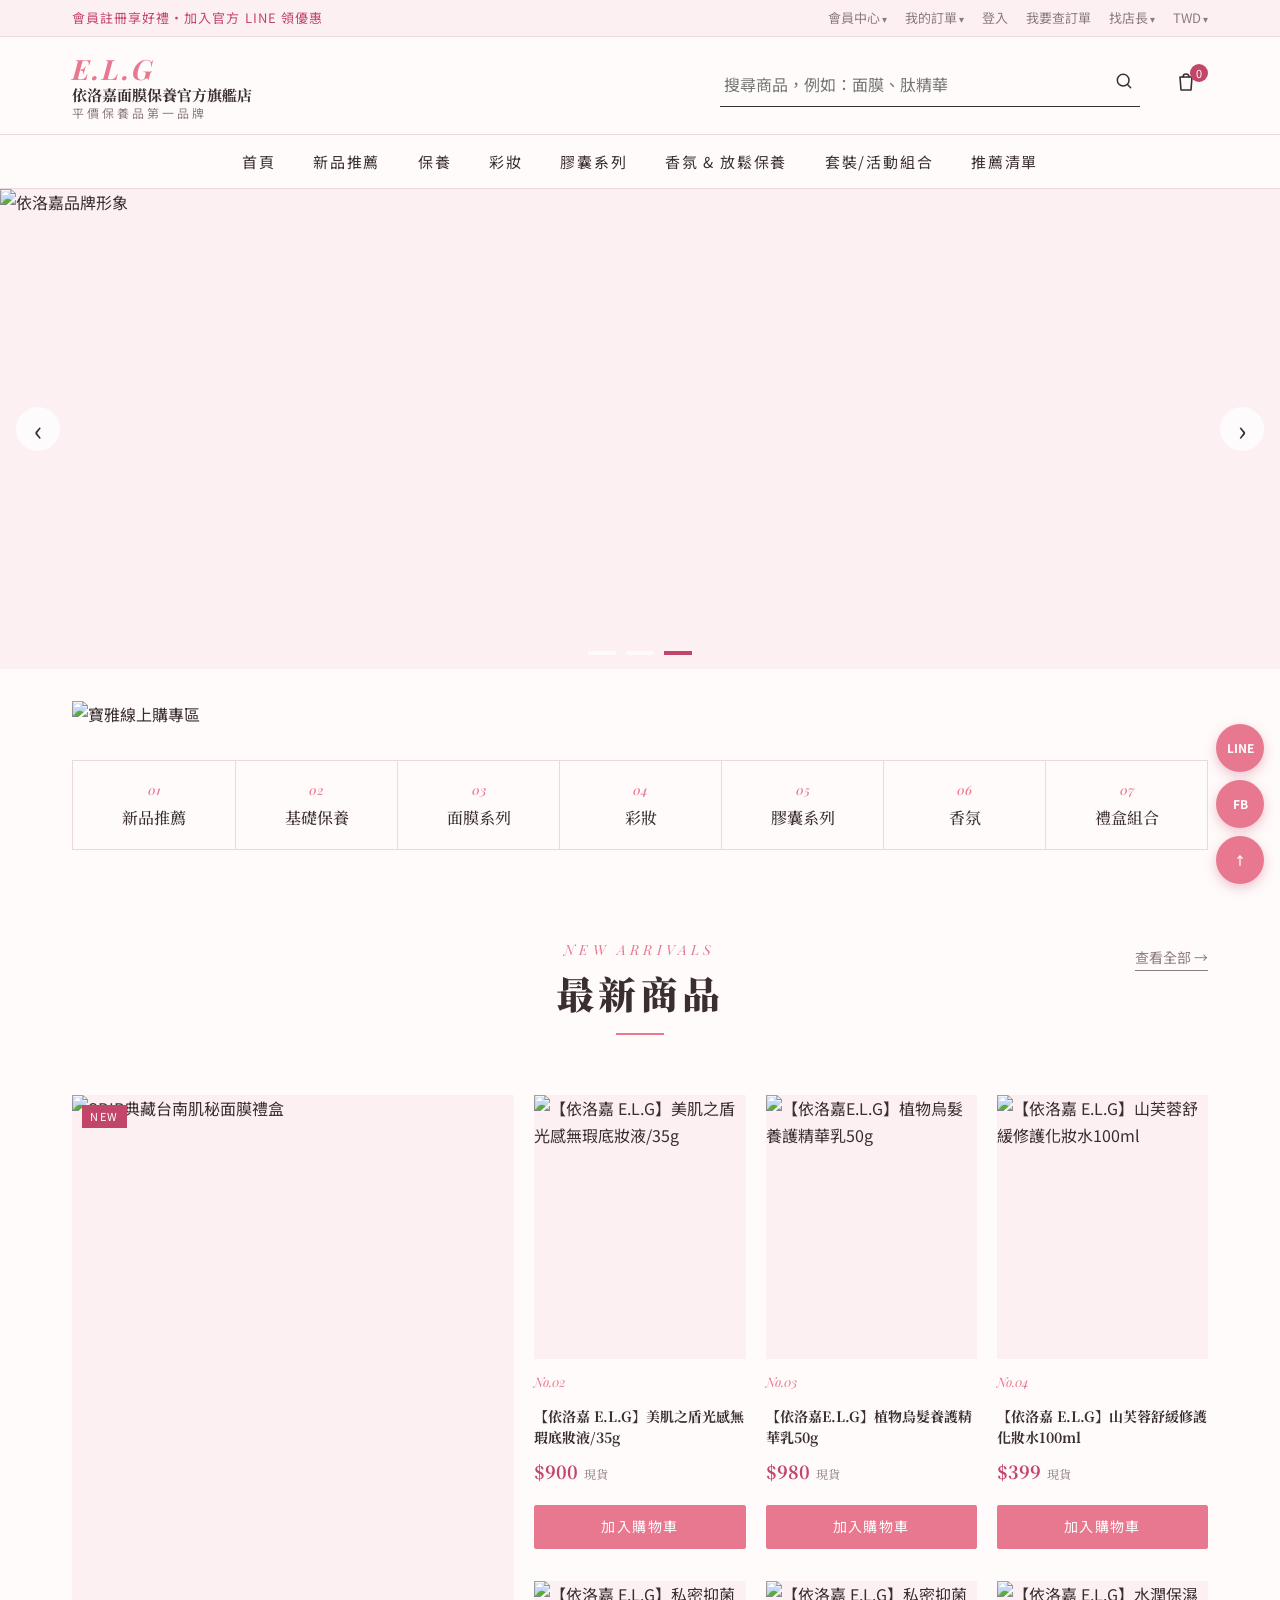
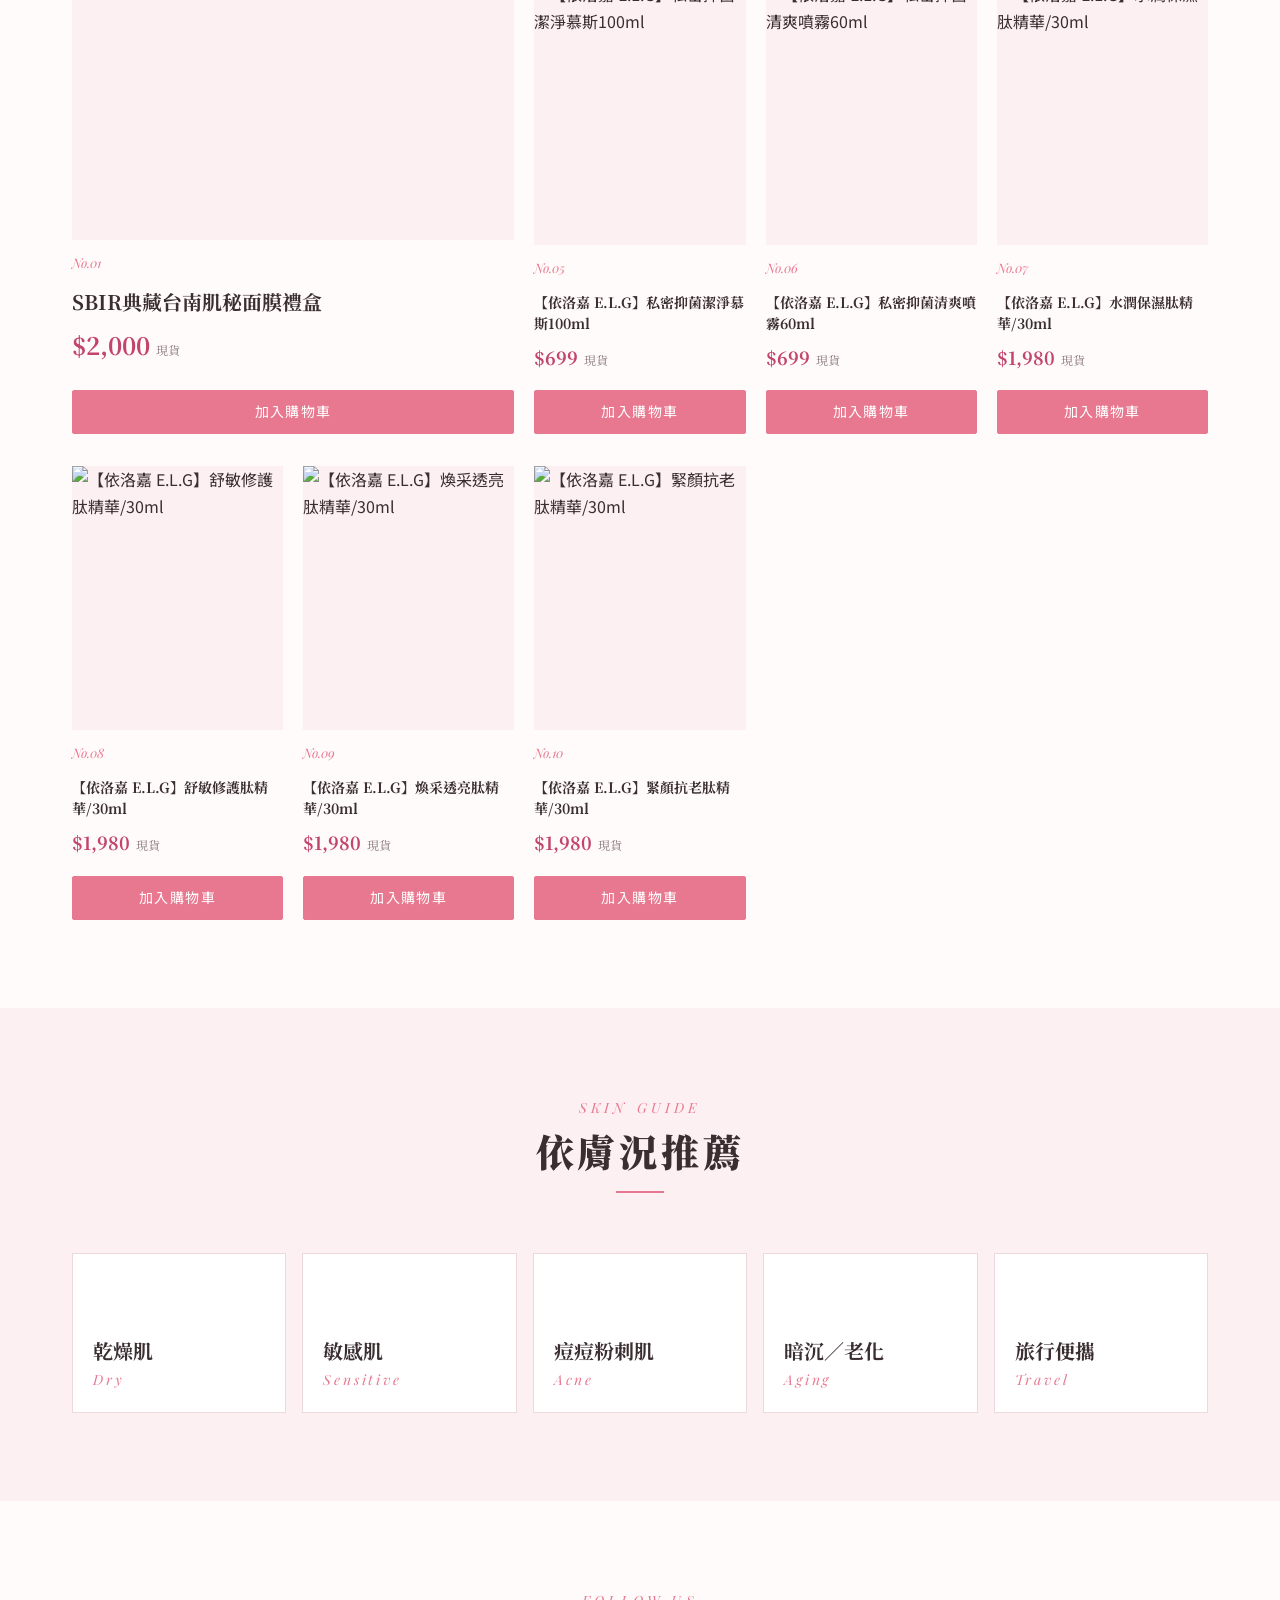
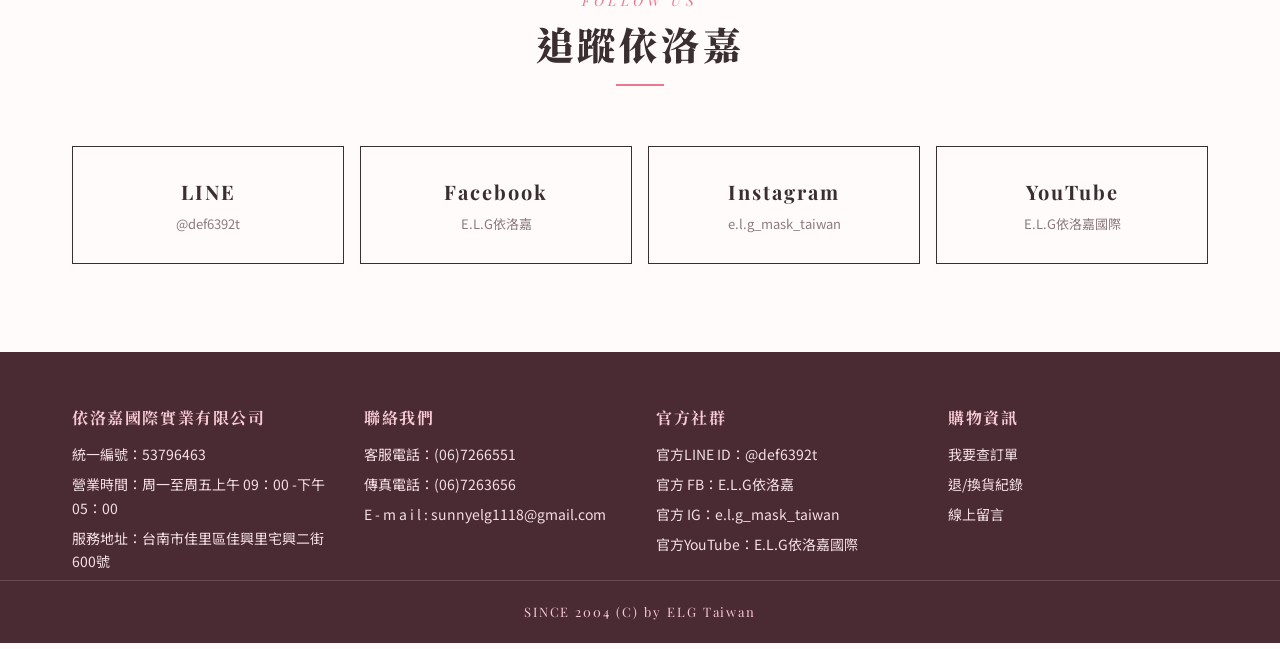
==== index.html @ 35e665f7 "feat: 建立依洛嘉官方旗艦店首頁（粉色系雜誌風、RWD） - 新增 index.html、css/style.css、js/main.js - 三層 Mega Menu、輪播圖、最新商品、購物車（" ====
<!DOCTYPE html>
<html lang="zh-Hant">
<head>
  <meta charset="UTF-8">
  <meta name="viewport" content="width=device-width, initial-scale=1">
  <title>依洛嘉面膜保養官方旗艦店｜平價保養品第一品牌</title>
  <meta name="description" content="依洛嘉 E.L.G 官方旗艦店，平價保養品第一品牌。面膜、保養、彩妝、膠囊系列，台灣製造，SINCE 2004。">
  <link rel="preconnect" href="https://fonts.googleapis.com">
  <link rel="preconnect" href="https://fonts.gstatic.com" crossorigin>
  <link href="https://fonts.googleapis.com/css2?family=Noto+Sans+TC:wght@300;400;500;700&family=Noto+Serif+TC:wght@500;700;900&family=Playfair+Display:ital,wght@0,500;0,700;1,500&display=swap" rel="stylesheet">
  <link rel="stylesheet" href="css/style.css">
</head>
<body>

  <a class="skip-link" href="#main">跳到主要內容</a>

  <!-- 1. 頂端工具列 -->
  <div class="topbar">
    <div class="container topbar__inner">
      <p class="topbar__promo">會員註冊享好禮・加入官方 LINE 領優惠</p>
      <ul class="topbar__links" id="topbarLinks">
        <li class="dropdown">
          <button class="dropdown__btn" aria-expanded="false">會員中心</button>
          <ul class="dropdown__menu">
            <li><a href="https://www.elg.com.tw/account">會員中心</a></li>
            <li><a href="https://www.elg.com.tw/account/edit">我的資料</a></li>
            <li><a href="https://www.elg.com.tw/account/reward">我的紅利</a></li>
            <li><a href="https://www.elg.com.tw/account/coupon">我的優惠券</a></li>
            <li><a href="https://www.elg.com.tw/account/referral_marketing">親友推薦</a></li>
            <li><a href="https://www.elg.com.tw/wishlist">願望清單</a></li>
            <li><a href="https://www.elg.com.tw/compare">商品比較</a></li>
            <li><a href="https://www.elg.com.tw/newsletter">我的訂閱</a></li>
          </ul>
        </li>
        <li class="dropdown">
          <button class="dropdown__btn" aria-expanded="false">我的訂單</button>
          <ul class="dropdown__menu">
            <li><a href="https://www.elg.com.tw/account/order/payment">填寫匯款單</a></li>
            <li><a href="https://www.elg.com.tw/order">我的訂單</a></li>
            <li><a href="https://www.elg.com.tw/account/return">退/換貨紀錄</a></li>
          </ul>
        </li>
        <li><a href="https://www.elg.com.tw/login">登入</a></li>
        <li><a href="https://www.elg.com.tw/guestorder">我要查訂單</a></li>
        <li class="dropdown">
          <button class="dropdown__btn" aria-expanded="false">找店長</button>
          <ul class="dropdown__menu">
            <li><a href="https://www.elg.com.tw/contact">線上留言</a></li>
            <li><a href="mailto:sunnyelg1118@gmail.com">電子郵件</a></li>
            <li><a href="https://line.naver.jp/ti/p/~@def6392t">LINE@</a></li>
            <li><a href="https://www.messenger.com/t/elgshop">Facebook 訊息</a></li>
          </ul>
        </li>
        <li class="dropdown">
          <button class="dropdown__btn" aria-expanded="false" id="currencyBtn">TWD</button>
          <ul class="dropdown__menu">
            <li><button type="button" data-currency="TWD">$ TWD</button></li>
            <li><button type="button" data-currency="USD">$ USD</button></li>
          </ul>
        </li>
      </ul>
    </div>
  </div>

  <!-- 2. 頁首 -->
  <header class="header">
    <div class="container header__inner">
      <button class="nav-toggle" id="navToggle" aria-label="開啟選單" aria-expanded="false" aria-controls="mainNav">
        <span></span><span></span><span></span>
      </button>

      <a class="brand" href="index.html" aria-label="依洛嘉面膜保養官方旗艦店 首頁">
        <span class="brand__en">E.L.G</span>
        <span class="brand__name">依洛嘉面膜保養官方旗艦店</span>
        <span class="brand__slogan">平價保養品第一品牌</span>
      </a>

      <form class="search" role="search" action="https://www.elg.com.tw/product/search" method="get" target="_blank">
        <label class="sr-only" for="q">搜尋商品</label>
        <input id="q" name="search" type="search" placeholder="搜尋商品，例如：面膜、肽精華">
        <button type="submit" aria-label="搜尋">
          <svg viewBox="0 0 24 24" width="20" height="20" fill="none" stroke="currentColor" stroke-width="1.8" stroke-linecap="round"><circle cx="11" cy="11" r="7"/><path d="m20 20-3.5-3.5"/></svg>
        </button>
      </form>

      <button class="cart-btn" id="cartBtn" aria-label="開啟購物車">
        <svg viewBox="0 0 24 24" width="24" height="24" fill="none" stroke="currentColor" stroke-width="1.6" stroke-linecap="round" stroke-linejoin="round"><path d="M6 7h12l-1 13H7L6 7Z"/><path d="M9 7a3 3 0 0 1 6 0"/></svg>
        <span class="cart-btn__count" id="cartCount">0</span>
      </button>
    </div>

    <!-- 3. 主選單 -->
    <nav class="nav" id="mainNav" aria-label="主選單">
      <ul class="nav__list container">
        <li><a href="index.html">首頁</a></li>
        <li><a href="https://www.elg.com.tw/newproduct">新品推薦</a></li>

        <li class="has-sub nav__mega">
          <a href="https://www.elg.com.tw/skincare">保養</a>
          <button class="sub-toggle" aria-label="展開保養子選單" aria-expanded="false"></button>
          <div class="sub sub--mega">
            <div class="sub__col">
              <a class="sub__title" href="https://www.elg.com.tw/skincare-1">基礎保養</a>
              <ul>
                <li><a href="https://www.elg.com.tw/essence">化妝水 / 精華</a></li>
                <li><a href="https://www.elg.com.tw/moisturise">乳液 / 面霜</a></li>
                <li><a href="https://www.elg.com.tw/oil-ance-control">控油 / 抗痘</a></li>
                <li><a href="https://www.elg.com.tw/eyecare">眼部保養</a></li>
                <li><a href="https://www.elg.com.tw/cleanser">清潔洗卸</a></li>
                <li><a href="https://www.elg.com.tw/intimatecare">私密保養</a></li>
              </ul>
            </div>
            <div class="sub__col">
              <a class="sub__title" href="https://www.elg.com.tw/mask">面膜系列</a>
              <ul>
                <li><a href="https://www.elg.com.tw/hydratingmask">補水 / 保濕面膜</a></li>
                <li><a href="https://www.elg.com.tw/repairingmask">修護面膜</a></li>
                <li><a href="https://www.elg.com.tw/antiagingbrighteningmask">抗老 / 亮白面膜</a></li>
                <li><a href="https://www.elg.com.tw/eyemask">眼膜</a></li>
                <li><a href="https://www.elg.com.tw/lipmask">唇膜</a></li>
                <li><a href="https://www.elg.com.tw/handfootcare">手足保養</a></li>
                <li><a href="https://www.elg.com.tw/othermask-2">局部保養</a></li>
              </ul>
            </div>
          </div>
        </li>

        <li class="has-sub">
          <a href="https://www.elg.com.tw/makeup">彩妝</a>
          <button class="sub-toggle" aria-label="展開彩妝子選單" aria-expanded="false"></button>
          <ul class="sub">
            <li><a href="https://www.elg.com.tw/face">臉部彩妝</a></li>
            <li><a href="https://www.elg.com.tw/eye">眼妝</a></li>
            <li><a href="https://www.elg.com.tw/lip">唇妝</a></li>
            <li><a href="https://www.elg.com.tw/settingmakeup">定妝 / 修容</a></li>
          </ul>
        </li>

        <li class="has-sub">
          <a href="https://www.elg.com.tw/capsuleseries">膠囊系列</a>
          <button class="sub-toggle" aria-label="展開膠囊系列子選單" aria-expanded="false"></button>
          <ul class="sub">
            <li><a href="https://www.elg.com.tw/capsules">保養膠囊</a></li>
            <li><a href="https://www.elg.com.tw/timecapsules">時空膠囊</a></li>
            <li><a href="https://www.elg.com.tw/haircapsules">護髮膠囊</a></li>
          </ul>
        </li>

        <li class="has-sub">
          <a href="https://www.elg.com.tw/fragranceessentialoil">香氛 &amp; 放鬆保養</a>
          <button class="sub-toggle" aria-label="展開香氛子選單" aria-expanded="false"></button>
          <ul class="sub">
            <li><a href="https://www.elg.com.tw/essentialoil">精油</a></li>
            <li><a href="https://www.elg.com.tw/fragrance">香水</a></li>
            <li><a href="https://www.elg.com.tw/eysspa">SPA蒸氣眼罩</a></li>
          </ul>
        </li>

        <li class="has-sub">
          <a href="https://www.elg.com.tw/eventpackage">套裝/活動組合</a>
          <button class="sub-toggle" aria-label="展開套裝子選單" aria-expanded="false"></button>
          <ul class="sub">
            <li><a href="https://www.elg.com.tw/limitededitionset">限定組合</a></li>
            <li><a href="https://www.elg.com.tw/giftbox">禮盒／節日限定</a></li>
            <li><a href="https://www.elg.com.tw/product/category&amp;path=316_318">促銷／新品推薦</a></li>
          </ul>
        </li>

        <li class="has-sub">
          <a href="https://www.elg.com.tw/pushlist">推薦清單</a>
          <button class="sub-toggle" aria-label="展開推薦清單子選單" aria-expanded="false"></button>
          <ul class="sub">
            <li><a href="https://www.elg.com.tw/drynessskin">乾燥肌</a></li>
            <li><a href="https://www.elg.com.tw/sensitiveskin">敏感肌</a></li>
            <li><a href="https://www.elg.com.tw/acnepimpleskin">痘痘粉刺肌</a></li>
            <li><a href="https://www.elg.com.tw/ageing">暗沉／老化</a></li>
            <li><a href="https://www.elg.com.tw/travel">旅行便攜</a></li>
          </ul>
        </li>
      </ul>
    </nav>
  </header>

  <main id="main">

    <!-- 4. 輪播圖 -->
    <section class="hero" aria-label="首頁輪播圖" aria-roledescription="輪播">
      <div class="hero__track" id="heroTrack">
        <a class="hero__slide is-active" href="https://www.elg.com.tw/login">
          <img src="https://image-cdn-flare.qdm.cloud/q60d4bf275a1cc/image/data/2024/03/29/bc053ead0a1ae399f54a1c70ff01e916.jpg" alt="加入會員，享專屬優惠">
        </a>
        <a class="hero__slide" href="https://lin.ee/k1XI3R1">
          <img src="https://image-cdn-flare.qdm.cloud/q60d4bf275a1cc/image/data/2024/04/09/ffadb8783f79af01b2837f3e7589319a.jpg" alt="加入依洛嘉官方 LINE" loading="lazy">
        </a>
        <div class="hero__slide">
          <img src="https://image-cdn-flare.qdm.cloud/q60d4bf275a1cc/image/data/2024/05/16/706f2f9a3b0bb71d6ec86ab7e56e1674.png" alt="依洛嘉品牌形象" loading="lazy">
        </div>
      </div>
      <button class="hero__arrow hero__arrow--prev" id="heroPrev" aria-label="上一張">‹</button>
      <button class="hero__arrow hero__arrow--next" id="heroNext" aria-label="下一張">›</button>
      <div class="hero__dots" id="heroDots"></div>
    </section>

    <!-- 5. 寶雅橫幅 -->
    <section class="container banner-strip" aria-label="寶雅線上購專區">
      <a href="https://www.elg.com.tw/【寶雅線上購專區】">
        <img src="https://image-cdn-flare.qdm.cloud/q60d4bf275a1cc/image/data/2022/02/09/eb93a2e07f1023db394487aa5cb11ea7.jpg" alt="寶雅線上購專區" loading="lazy">
      </a>
    </section>

    <!-- 6. 分類快捷 -->
    <section class="container quick" aria-label="商品分類">
      <ul class="quick__list">
        <li><a href="https://www.elg.com.tw/newproduct"><span>01</span>新品推薦</a></li>
        <li><a href="https://www.elg.com.tw/skincare-1"><span>02</span>基礎保養</a></li>
        <li><a href="https://www.elg.com.tw/mask"><span>03</span>面膜系列</a></li>
        <li><a href="https://www.elg.com.tw/makeup"><span>04</span>彩妝</a></li>
        <li><a href="https://www.elg.com.tw/capsuleseries"><span>05</span>膠囊系列</a></li>
        <li><a href="https://www.elg.com.tw/fragranceessentialoil"><span>06</span>香氛</a></li>
        <li><a href="https://www.elg.com.tw/giftbox"><span>07</span>禮盒組合</a></li>
      </ul>
    </section>

    <!-- 7. 最新商品 -->
    <section class="container section" aria-labelledby="latestTitle">
      <header class="section__head">
        <p class="section__eyebrow">NEW ARRIVALS</p>
        <h2 id="latestTitle">最新商品</h2>
        <a class="section__more" href="https://www.elg.com.tw/newproduct">查看全部 →</a>
      </header>
      <div class="products" id="productGrid"></div>
    </section>

    <!-- 8. 依膚況推薦 -->
    <section class="skin" aria-labelledby="skinTitle">
      <div class="container section">
        <header class="section__head">
          <p class="section__eyebrow">SKIN GUIDE</p>
          <h2 id="skinTitle">依膚況推薦</h2>
        </header>
        <ul class="skin__list">
          <li><a href="https://www.elg.com.tw/drynessskin"><b>乾燥肌</b><i>Dry</i></a></li>
          <li><a href="https://www.elg.com.tw/sensitiveskin"><b>敏感肌</b><i>Sensitive</i></a></li>
          <li><a href="https://www.elg.com.tw/acnepimpleskin"><b>痘痘粉刺肌</b><i>Acne</i></a></li>
          <li><a href="https://www.elg.com.tw/ageing"><b>暗沉／老化</b><i>Aging</i></a></li>
          <li><a href="https://www.elg.com.tw/travel"><b>旅行便攜</b><i>Travel</i></a></li>
        </ul>
      </div>
    </section>

    <!-- 9. 社群連結 -->
    <section class="container section social" aria-labelledby="socialTitle">
      <header class="section__head">
        <p class="section__eyebrow">FOLLOW US</p>
        <h2 id="socialTitle">追蹤依洛嘉</h2>
      </header>
      <ul class="social__list">
        <li><a href="https://line.me/R/ti/p/%40def6392t" target="_blank" rel="noopener"><b>LINE</b><span>@def6392t</span></a></li>
        <li><a href="https://www.facebook.com/elgshop" target="_blank" rel="noopener"><b>Facebook</b><span>E.L.G依洛嘉</span></a></li>
        <li><a href="https://www.instagram.com/e.l.g_mask_taiwan/" target="_blank" rel="noopener"><b>Instagram</b><span>e.l.g_mask_taiwan</span></a></li>
        <li><a href="https://www.youtube.com/results?search_query=E.L.G%E4%BE%9D%E6%B4%9B%E5%98%89%E5%9C%8B%E9%9A%9B" target="_blank" rel="noopener"><b>YouTube</b><span>E.L.G依洛嘉國際</span></a></li>
      </ul>
    </section>
  </main>

  <!-- 10. 頁尾 -->
  <footer class="footer">
    <div class="container footer__grid">
      <div>
        <h3>依洛嘉國際實業有限公司</h3>
        <p>統一編號：53796463</p>
        <p>營業時間：周一至周五上午 09：00 -下午 05：00</p>
        <p>服務地址：台南市佳里區佳興里宅興二街600號</p>
      </div>
      <div>
        <h3>聯絡我們</h3>
        <p>客服電話：<a href="tel:+88667266551">(06)7266551</a></p>
        <p>傳真電話：(06)7263656</p>
        <p>E - m a i l : <a href="mailto:sunnyelg1118@gmail.com">sunnyelg1118@gmail.com</a></p>
      </div>
      <div>
        <h3>官方社群</h3>
        <p>官方LINE ID：@def6392t</p>
        <p>官方 FB：E.L.G依洛嘉</p>
        <p>官方 IG：e.l.g_mask_taiwan</p>
        <p>官方YouTube：E.L.G依洛嘉國際</p>
      </div>
      <div>
        <h3>購物資訊</h3>
        <p><a href="https://www.elg.com.tw/guestorder">我要查訂單</a></p>
        <p><a href="https://www.elg.com.tw/account/return">退/換貨紀錄</a></p>
        <p><a href="https://www.elg.com.tw/contact">線上留言</a></p>
      </div>
    </div>
    <p class="footer__copy">SINCE 2004 (C) by ELG Taiwan</p>
  </footer>

  <!-- 浮動按鈕 -->
  <div class="float">
    <a class="float__btn" href="https://line.naver.jp/ti/p/~@def6392t" target="_blank" rel="noopener" aria-label="LINE 客服">LINE</a>
    <a class="float__btn" href="https://www.messenger.com/t/elgshop" target="_blank" rel="noopener" aria-label="Facebook 訊息">FB</a>
    <button class="float__btn" id="toTop" aria-label="回到頂端">↑</button>
  </div>

  <!-- 購物車抽屜 -->
  <div class="overlay" id="overlay" hidden></div>
  <aside class="drawer" id="drawer" aria-label="購物車" aria-hidden="true">
    <div class="drawer__head">
      <h2>購物車</h2>
      <button id="drawerClose" aria-label="關閉購物車">✕</button>
    </div>
    <ul class="drawer__list" id="cartList"></ul>
    <div class="drawer__foot">
      <p class="drawer__total">合計 <strong id="cartTotal">$0</strong></p>
      <button class="btn btn--primary btn--block" id="checkoutBtn">前往結帳</button>
      <button class="btn-link" id="clearCart">清空購物車</button>
    </div>
  </aside>

  <div class="toast" id="toast" role="status" aria-live="polite"></div>

  <script src="js/main.js"></script>
</body>
</html>
---- css/style.css ----
/* ===== 設計變數（Design Tokens）：粉色系雜誌風 ===== */
:root {
  --pink-500: #e8788f;   /* 主色：玫瑰粉 */
  --pink-600: #d65f78;   /* 主色滑過 */
  --pink-300: #f6c9d3;   /* 輔助：櫻花粉 */
  --pink-100: #fdf0f2;   /* 淡底：霧粉 */
  --berry: #c2456a;      /* 強調：莓果紅 */
  --ink: #3a2e31;        /* 文字 */
  --muted: #8c7b80;      /* 次要文字 */
  --paper: #fffbfa;      /* 頁面底色 */
  --line: #ecd9dd;       /* 分隔線 */

  --font-serif: "Noto Serif TC", "Songti TC", serif;
  --font-sans: "Noto Sans TC", "PingFang TC", "Microsoft JhengHei", sans-serif;
  --font-en: "Playfair Display", "Noto Serif TC", serif;

  --container: 1200px;
  --gutter: clamp(16px, 4vw, 32px);
}

/* ===== 基礎 ===== */
*, *::before, *::after { box-sizing: border-box; }
html { scroll-behavior: smooth; }
body {
  margin: 0;
  font-family: var(--font-sans);
  font-size: 16px;
  line-height: 1.7;
  color: var(--ink);
  background: var(--paper);
  -webkit-font-smoothing: antialiased;
}
img { max-width: 100%; display: block; }
a { color: inherit; text-decoration: none; }
ul { list-style: none; margin: 0; padding: 0; }
button { font: inherit; color: inherit; cursor: pointer; background: none; border: 0; }
h1, h2, h3 { font-family: var(--font-serif); margin: 0; line-height: 1.3; }
:focus-visible { outline: 2px solid var(--berry); outline-offset: 2px; }

.container { width: 100%; max-width: var(--container); margin-inline: auto; padding-inline: var(--gutter); }
.sr-only { position: absolute; width: 1px; height: 1px; overflow: hidden; clip: rect(0 0 0 0); white-space: nowrap; }
.skip-link { position: absolute; left: -999px; top: 0; background: var(--berry); color: #fff; padding: 8px 16px; z-index: 200; }
.skip-link:focus { left: 0; }

/* ===== 按鈕 ===== */
.btn {
  display: inline-block; padding: 10px 20px; border: 1px solid var(--ink);
  border-radius: 2px; font-size: 14px; letter-spacing: .1em;
  transition: background .2s, color .2s, border-color .2s;
  min-height: 44px;
}
.btn--primary { background: var(--pink-500); border-color: var(--pink-500); color: #fff; }
.btn--primary:hover { background: var(--berry); border-color: var(--berry); }
.btn--block { display: block; width: 100%; text-align: center; }
.btn-link { display: block; margin: 12px auto 0; color: var(--muted); font-size: 13px; text-decoration: underline; }

/* ===== 1. 頂端工具列 ===== */
.topbar { background: var(--pink-100); border-bottom: 1px solid var(--line); font-size: 13px; }
.topbar__inner { display: flex; justify-content: space-between; align-items: center; gap: 16px; min-height: 36px; }
.topbar__promo { margin: 0; color: var(--berry); letter-spacing: .08em; }
.topbar__links { display: flex; gap: 18px; align-items: center; }
.topbar__links a, .dropdown__btn { color: var(--muted); padding: 6px 0; }
.topbar__links a:hover, .dropdown__btn:hover { color: var(--berry); }
.dropdown { position: relative; }
.dropdown__btn::after { content: " ▾"; font-size: 10px; }
.dropdown__menu {
  position: absolute; right: 0; top: 100%; min-width: 150px; z-index: 60;
  background: #fff; border: 1px solid var(--line); box-shadow: 0 8px 20px rgba(194,69,106,.1);
  padding: 8px 0; display: none;
}
.dropdown:hover .dropdown__menu, .dropdown.is-open .dropdown__menu { display: block; }
.dropdown__menu a, .dropdown__menu button { display: block; width: 100%; text-align: left; padding: 6px 16px; color: var(--ink); }
.dropdown__menu a:hover, .dropdown__menu button:hover { background: var(--pink-100); color: var(--berry); }

/* ===== 2. 頁首 ===== */
.header { background: var(--paper); position: sticky; top: 0; z-index: 50; border-bottom: 1px solid var(--line); }
.header__inner { display: flex; align-items: center; gap: 24px; padding-block: 14px; }
.brand { display: flex; flex-direction: column; line-height: 1.25; flex-shrink: 0; }
.brand__en { font-family: var(--font-en); font-style: italic; font-size: 28px; font-weight: 700; color: var(--pink-500); letter-spacing: .08em; }
.brand__name { font-family: var(--font-serif); font-weight: 700; font-size: 15px; }
.brand__slogan { font-size: 12px; color: var(--muted); letter-spacing: .25em; }

.search { flex: 1; display: flex; max-width: 420px; margin-left: auto; border-bottom: 1px solid var(--ink); }
.search input { flex: 1; min-width: 0; border: 0; background: transparent; padding: 8px 4px; font: inherit; }
.search input:focus { outline: none; }
.search button { padding: 0 6px; color: var(--ink); }

.cart-btn { position: relative; padding: 8px; min-width: 44px; min-height: 44px; }
.cart-btn__count {
  position: absolute; top: 2px; right: 0; min-width: 18px; height: 18px; padding: 0 4px;
  border-radius: 9px; background: var(--berry); color: #fff; font-size: 11px; line-height: 18px; text-align: center;
}

.nav-toggle { display: none; width: 44px; height: 44px; flex-direction: column; justify-content: center; gap: 5px; padding: 10px; }
.nav-toggle span { display: block; height: 2px; background: var(--ink); transition: transform .25s, opacity .25s; }
.nav-toggle[aria-expanded="true"] span:nth-child(1) { transform: translateY(7px) rotate(45deg); }
.nav-toggle[aria-expanded="true"] span:nth-child(2) { opacity: 0; }
.nav-toggle[aria-expanded="true"] span:nth-child(3) { transform: translateY(-7px) rotate(-45deg); }

/* ===== 3. 主選單 ===== */
.nav { border-top: 1px solid var(--line); background: var(--paper); }
.nav__list { display: flex; justify-content: center; gap: clamp(8px, 2vw, 28px); }
.nav__list > li { position: relative; }
.nav__list > li > a {
  display: block; padding: 14px 6px; font-size: 15px; letter-spacing: .12em; position: relative;
}
.nav__list > li > a::after {
  content: ""; position: absolute; left: 6px; right: 6px; bottom: 8px; height: 1px;
  background: var(--berry); transform: scaleX(0); transition: transform .25s;
}
.nav__list > li:hover > a { color: var(--berry); }
.nav__list > li:hover > a::after { transform: scaleX(1); }
.sub-toggle { display: none; }

.sub {
  position: absolute; left: 0; top: 100%; min-width: 170px; z-index: 55;
  background: #fff; border: 1px solid var(--line); border-top: 2px solid var(--pink-500);
  box-shadow: 0 12px 24px rgba(194,69,106,.1); padding: 10px 0; display: none;
}
.has-sub:hover > .sub, .has-sub.is-open > .sub { display: block; }
.sub li a { display: block; padding: 7px 20px; font-size: 14px; }
.sub li a:hover { background: var(--pink-100); color: var(--berry); }
.sub--mega { display: none; min-width: 440px; padding: 22px 28px; gap: 40px; }
.has-sub:hover > .sub--mega, .has-sub.is-open > .sub--mega { display: flex; }
.sub__col { flex: 1; }
.sub__title { display: block; font-family: var(--font-serif); font-weight: 700; color: var(--berry); padding: 0 0 8px; margin-bottom: 8px; border-bottom: 1px solid var(--line); }
.sub--mega li a { padding-inline: 0; }

/* ===== 4. 輪播 ===== */
.hero { position: relative; overflow: hidden; background: var(--pink-100); }
.hero__track { position: relative; max-width: 1600px; margin-inline: auto; aspect-ratio: 16 / 6; }
.hero__slide { position: absolute; inset: 0; opacity: 0; transition: opacity .8s ease; pointer-events: none; }
.hero__slide.is-active { opacity: 1; pointer-events: auto; }
.hero__slide img { width: 100%; height: 100%; object-fit: cover; }
.hero__arrow {
  position: absolute; top: 50%; transform: translateY(-50%); width: 44px; height: 44px;
  font-size: 28px; line-height: 1; background: rgba(255,255,255,.75); border-radius: 50%; color: var(--ink);
}
.hero__arrow:hover { background: #fff; color: var(--berry); }
.hero__arrow--prev { left: 16px; }
.hero__arrow--next { right: 16px; }
.hero__dots { position: absolute; left: 0; right: 0; bottom: 14px; display: flex; justify-content: center; gap: 10px; }
.hero__dots button { width: 28px; height: 4px; background: rgba(255,255,255,.7); padding: 0; }
.hero__dots button.is-active { background: var(--berry); }

/* ===== 5. 橫幅 ===== */
.banner-strip { margin-top: 32px; }
.banner-strip img { width: 100%; }

/* ===== 6. 分類快捷 ===== */
.quick { margin-top: 32px; }
.quick__list { display: grid; grid-template-columns: repeat(7, 1fr); border: 1px solid var(--line); }
.quick__list li + li { border-left: 1px solid var(--line); }
.quick__list a { display: flex; flex-direction: column; align-items: center; gap: 2px; padding: 18px 6px; font-family: var(--font-serif); font-weight: 500; text-align: center; transition: background .2s; }
.quick__list span { font-family: var(--font-en); font-style: italic; font-size: 13px; color: var(--pink-500); }
.quick__list a:hover { background: var(--pink-100); color: var(--berry); }

/* ===== 區塊標題（雜誌風） ===== */
.section { padding-block: clamp(48px, 8vw, 88px); }
.section__head { position: relative; text-align: center; margin-bottom: 40px; padding-bottom: 20px; }
.section__head::after { content: ""; display: block; width: 48px; height: 2px; background: var(--pink-500); margin: 16px auto 0; }
.section__eyebrow { margin: 0 0 6px; font-family: var(--font-en); font-style: italic; letter-spacing: .3em; color: var(--pink-500); font-size: 14px; }
.section__head h2 { font-size: clamp(26px, 4vw, 38px); font-weight: 900; letter-spacing: .1em; }
.section__more { position: absolute; right: 0; top: 8px; font-size: 14px; color: var(--muted); border-bottom: 1px solid currentColor; }
.section__more:hover { color: var(--berry); }

/* ===== 7. 商品 ===== */
.products { display: grid; grid-template-columns: repeat(5, 1fr); gap: 32px 20px; }
.card { display: flex; flex-direction: column; position: relative; }
.card__img { position: relative; aspect-ratio: 4 / 5; overflow: hidden; background: var(--pink-100); }
.card__img img { width: 100%; height: 100%; object-fit: cover; transition: transform .6s ease; }
.card:hover .card__img img { transform: scale(1.06); }
.card__tag { position: absolute; top: 10px; left: 10px; background: var(--berry); color: #fff; font-size: 11px; letter-spacing: .15em; padding: 2px 8px; }
.card__no { font-family: var(--font-en); font-style: italic; color: var(--pink-500); font-size: 13px; margin-top: 12px; }
.card__name { font-size: 14px; line-height: 1.5; margin: 2px 0 8px; display: -webkit-box; -webkit-line-clamp: 2; -webkit-box-orient: vertical; overflow: hidden; }
.card__price { font-family: var(--font-serif); font-weight: 700; font-size: 18px; color: var(--berry); margin-top: auto; }
.card__stock { font-size: 12px; color: var(--muted); font-weight: 400; margin-left: 6px; }
.card .btn { margin-top: 10px; padding: 8px 12px; }
/* 第一項主打：跨兩欄兩列 */
.card--feature { grid-column: span 2; grid-row: span 2; }
.card--feature .card__img { aspect-ratio: 1 / 1; flex: 1; }
.card--feature .card__name { font-size: 20px; font-family: var(--font-serif); font-weight: 700; }
.card--feature .card__price { font-size: 24px; }

/* ===== 8. 依膚況 ===== */
.skin { background: var(--pink-100); }
.skin__list { display: grid; grid-template-columns: repeat(5, 1fr); gap: 16px; }
.skin__list a {
  display: flex; flex-direction: column; justify-content: flex-end; min-height: 160px; padding: 20px;
  background: #fff; border: 1px solid var(--line); transition: transform .25s, border-color .25s;
}
.skin__list a:hover { transform: translateY(-4px); border-color: var(--pink-500); }
.skin__list b { font-family: var(--font-serif); font-size: 20px; }
.skin__list i { font-family: var(--font-en); color: var(--pink-500); font-size: 14px; letter-spacing: .2em; }

/* ===== 9. 社群 ===== */
.social__list { display: grid; grid-template-columns: repeat(4, 1fr); gap: 16px; }
.social__list a {
  display: flex; flex-direction: column; align-items: center; gap: 4px; padding: 28px 12px;
  border: 1px solid var(--ink); transition: background .25s, color .25s, border-color .25s;
}
.social__list b { font-family: var(--font-en); font-size: 20px; letter-spacing: .1em; }
.social__list span { font-size: 13px; color: var(--muted); }
.social__list a:hover { background: var(--pink-500); border-color: var(--pink-500); color: #fff; }
.social__list a:hover span { color: #fff; }

/* ===== 10. 頁尾 ===== */
.footer { background: #4a2a33; color: #f3dfe4; padding-top: 56px; font-size: 14px; }
.footer__grid { display: grid; grid-template-columns: repeat(4, 1fr); gap: 32px; }
.footer h3 { font-size: 16px; color: var(--pink-300); letter-spacing: .1em; margin-bottom: 14px; }
.footer p { margin: 0 0 6px; }
.footer a:hover { color: var(--pink-300); text-decoration: underline; }
.footer__copy { margin: 48px 0 0; padding: 20px var(--gutter); text-align: center; border-top: 1px solid rgba(255,255,255,.15); font-family: var(--font-en); letter-spacing: .15em; font-size: 13px; color: var(--pink-300); }

/* ===== 浮動按鈕 ===== */
.float { position: fixed; right: 16px; bottom: 16px; display: flex; flex-direction: column; gap: 8px; z-index: 40; }
.float__btn { width: 48px; height: 48px; border-radius: 50%; background: var(--pink-500); color: #fff; font-size: 12px; font-weight: 700; display: grid; place-items: center; box-shadow: 0 4px 12px rgba(194,69,106,.3); }
.float__btn:hover { background: var(--berry); }

/* ===== 購物車抽屜 ===== */
.overlay { position: fixed; inset: 0; background: rgba(58,46,49,.45); z-index: 90; }
.drawer {
  position: fixed; top: 0; right: 0; height: 100%; width: min(400px, 100%); background: var(--paper);
  z-index: 100; display: flex; flex-direction: column; transform: translateX(100%); transition: transform .3s;
}
.drawer.is-open { transform: none; }
.drawer__head { display: flex; justify-content: space-between; align-items: center; padding: 20px; border-bottom: 1px solid var(--line); }
.drawer__head h2 { font-size: 20px; }
.drawer__list { flex: 1; overflow-y: auto; padding: 8px 20px; }
.drawer__empty { color: var(--muted); text-align: center; padding: 48px 0; }
.ci { display: grid; grid-template-columns: 64px 1fr auto; gap: 12px; padding: 14px 0; border-bottom: 1px solid var(--line); align-items: center; }
.ci img { width: 64px; height: 80px; object-fit: cover; }
.ci__name { font-size: 13px; line-height: 1.4; }
.ci__price { color: var(--berry); font-weight: 700; font-size: 14px; }
.ci__qty { display: inline-flex; align-items: center; border: 1px solid var(--line); margin-top: 4px; }
.ci__qty button { width: 28px; height: 28px; }
.ci__qty span { min-width: 24px; text-align: center; font-size: 13px; }
.ci__del { color: var(--muted); font-size: 18px; padding: 4px 8px; }
.drawer__foot { padding: 20px; border-top: 1px solid var(--line); background: #fff; }
.drawer__total { display: flex; justify-content: space-between; margin: 0 0 12px; }
.drawer__total strong { font-family: var(--font-serif); font-size: 22px; color: var(--berry); }

.toast {
  position: fixed; left: 50%; bottom: 32px; transform: translate(-50%, 20px); opacity: 0; pointer-events: none;
  background: var(--ink); color: #fff; padding: 10px 20px; font-size: 14px; z-index: 120; transition: .3s;
}
.toast.is-show { opacity: 1; transform: translate(-50%, 0); }

/* ===== RWD：平板（< 1024px） ===== */
@media (max-width: 1023px) {
  .products { grid-template-columns: repeat(3, 1fr); }
  .card--feature { grid-column: span 3; grid-row: auto; flex-direction: row; gap: 20px; }
  .card--feature .card__img { flex: 1; }
  .card--feature .card__info { flex: 1; display: flex; flex-direction: column; justify-content: center; }
  .skin__list { grid-template-columns: repeat(3, 1fr); }
  .social__list { grid-template-columns: repeat(2, 1fr); }
  .footer__grid { grid-template-columns: repeat(2, 1fr); }
  .quick__list { grid-template-columns: repeat(4, 1fr); }
  .quick__list li:nth-child(n+5) { border-top: 1px solid var(--line); }
  .quick__list li:nth-child(5) { border-left: 0; }
  .hero__track { aspect-ratio: 16 / 7; }
}

/* ===== RWD：手機（< 768px） ===== */
@media (max-width: 767px) {
  .topbar__promo { display: none; }
  .topbar__links { flex-wrap: wrap; gap: 4px 14px; justify-content: center; width: 100%; }
  .topbar__inner { justify-content: center; }

  .header__inner { gap: 8px; flex-wrap: wrap; padding-block: 10px; }
  .nav-toggle { display: flex; order: 0; }
  .brand { order: 1; flex: 1; align-items: center; }
  .brand__en { font-size: 22px; }
  .brand__name { font-size: 12px; }
  .brand__slogan { font-size: 10px; letter-spacing: .15em; }
  .cart-btn { order: 2; }
  .search { order: 3; flex: 1 1 100%; max-width: none; margin-left: 0; }

  /* 手機選單：抽屜式 + 手風琴 */
  .nav { display: none; border-top: 0; max-height: calc(100vh - 150px); overflow-y: auto; }
  .nav.is-open { display: block; }
  .nav__list { flex-direction: column; gap: 0; padding-inline: 0; }
  .nav__list > li { display: flex; flex-wrap: wrap; align-items: center; border-bottom: 1px solid var(--line); }
  .nav__list > li > a { flex: 1; padding: 14px var(--gutter); }
  .nav__list > li > a::after { display: none; }
  .sub-toggle { display: block; width: 52px; height: 48px; position: relative; }
  .sub-toggle::before { content: "+"; font-size: 22px; color: var(--berry); }
  .sub-toggle[aria-expanded="true"]::before { content: "−"; }
  .sub, .sub--mega { position: static; flex: 1 1 100%; width: 100%; min-width: 0; border: 0; box-shadow: none; background: var(--pink-100); padding: 4px 0; }
  .has-sub:hover > .sub { display: none; }
  .has-sub.is-open > .sub { display: block; }
  .has-sub:hover > .sub--mega { display: none; }
  .has-sub.is-open > .sub--mega { display: block; }
  .sub li a { padding: 10px calc(var(--gutter) + 12px); }
  .sub__col { padding-bottom: 8px; }
  .sub__title { padding: 10px calc(var(--gutter) + 12px) 4px; border: 0; margin: 0; }
  .sub--mega li a { padding-inline: calc(var(--gutter) + 24px); }

  .hero__track { aspect-ratio: 16 / 9; }
  .hero__slide img { object-fit: contain; } /* 手機版完整顯示橫幅，避免文字被裁切 */
  .hero__arrow { width: 36px; height: 36px; font-size: 22px; }
  .hero__arrow--prev { left: 8px; } .hero__arrow--next { right: 8px; }

  .quick__list { grid-template-columns: repeat(2, 1fr); }
  .quick__list li { border-left: 0 !important; }
  .quick__list li:nth-child(even) { border-left: 1px solid var(--line) !important; }
  .quick__list li:nth-child(n+3) { border-top: 1px solid var(--line); }

  .section__more { position: static; display: inline-block; margin-top: 12px; }
  .products { grid-template-columns: repeat(2, 1fr); gap: 24px 12px; }
  .card--feature { grid-column: span 2; flex-direction: column; }
  .skin__list { grid-template-columns: repeat(2, 1fr); }
  .skin__list li:last-child { grid-column: span 2; }
  .skin__list a { min-height: 110px; padding: 14px; }
  .social__list { gap: 10px; }
  .footer__grid { grid-template-columns: 1fr; gap: 24px; }
  .float { right: 10px; bottom: 10px; }
  .float__btn { width: 42px; height: 42px; }
}

@media (prefers-reduced-motion: reduce) {
  *, *::before, *::after { transition: none !important; animation: none !important; scroll-behavior: auto !important; }
}
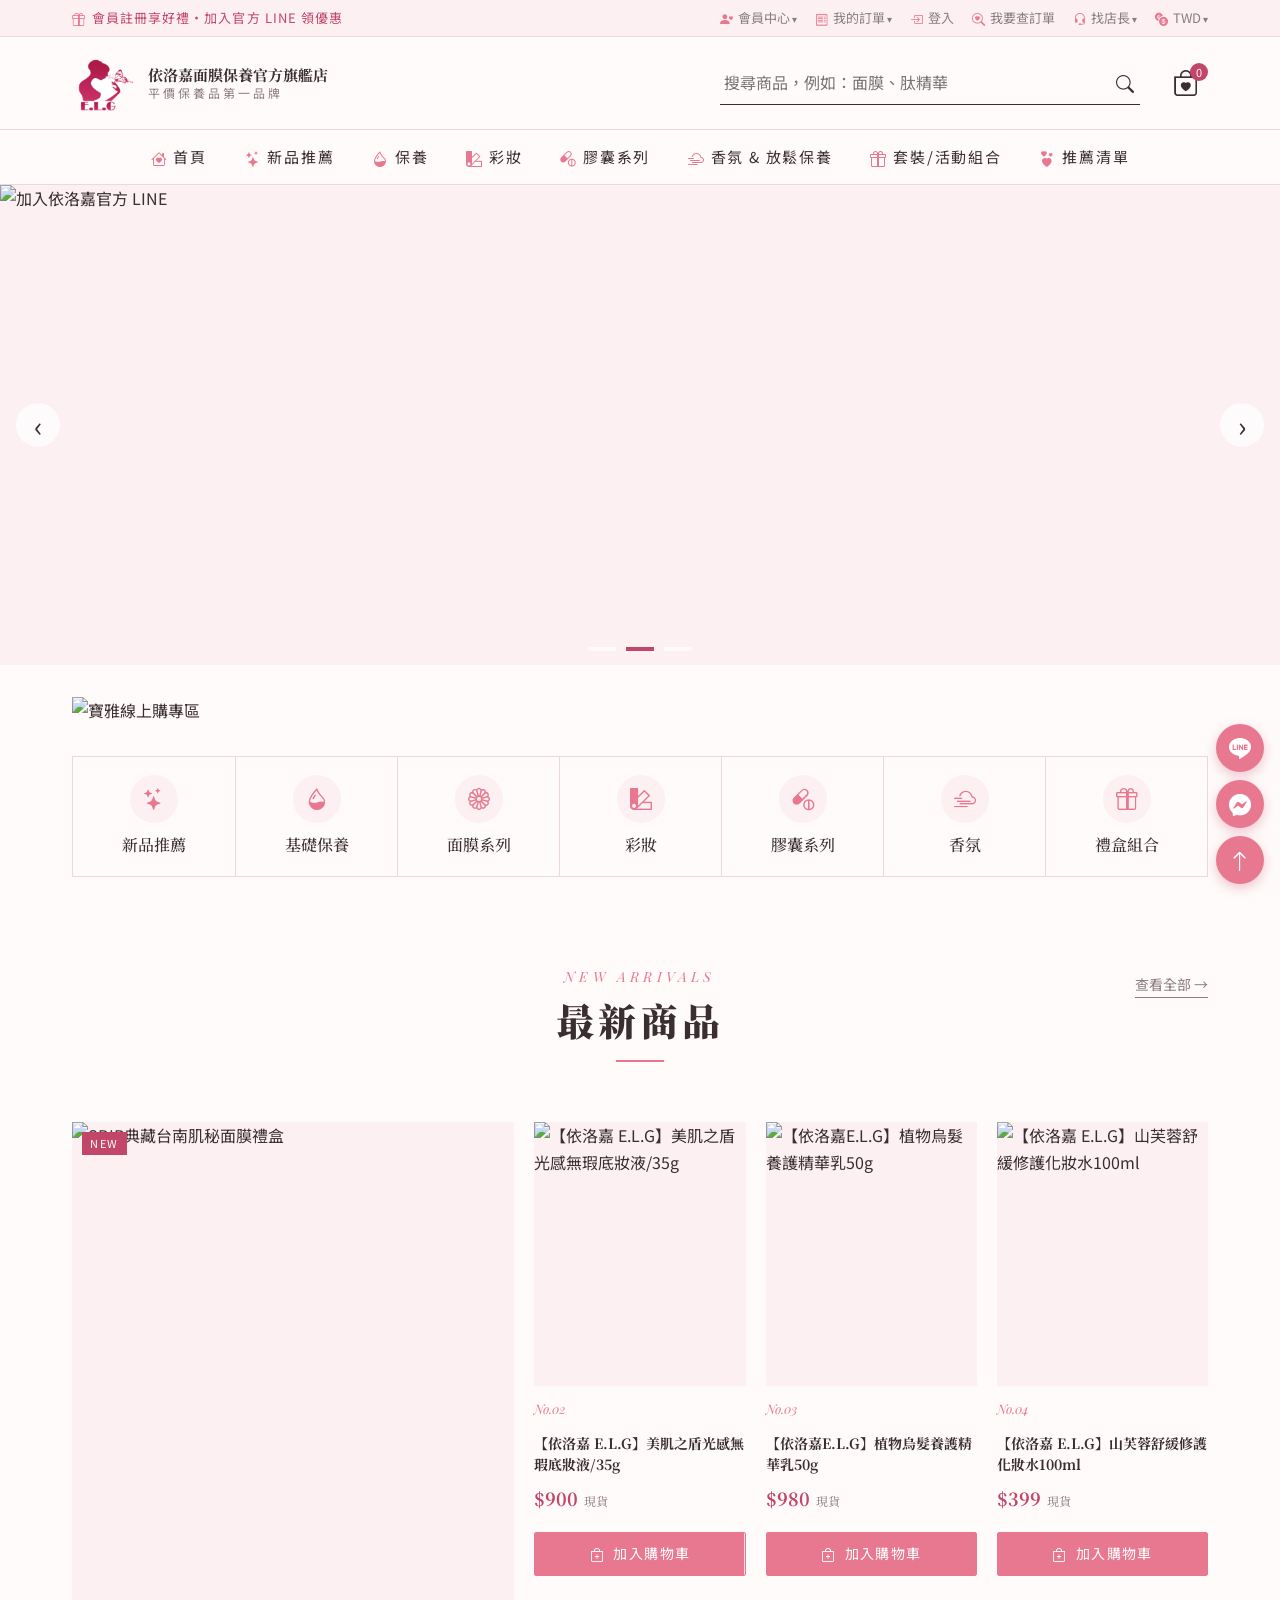
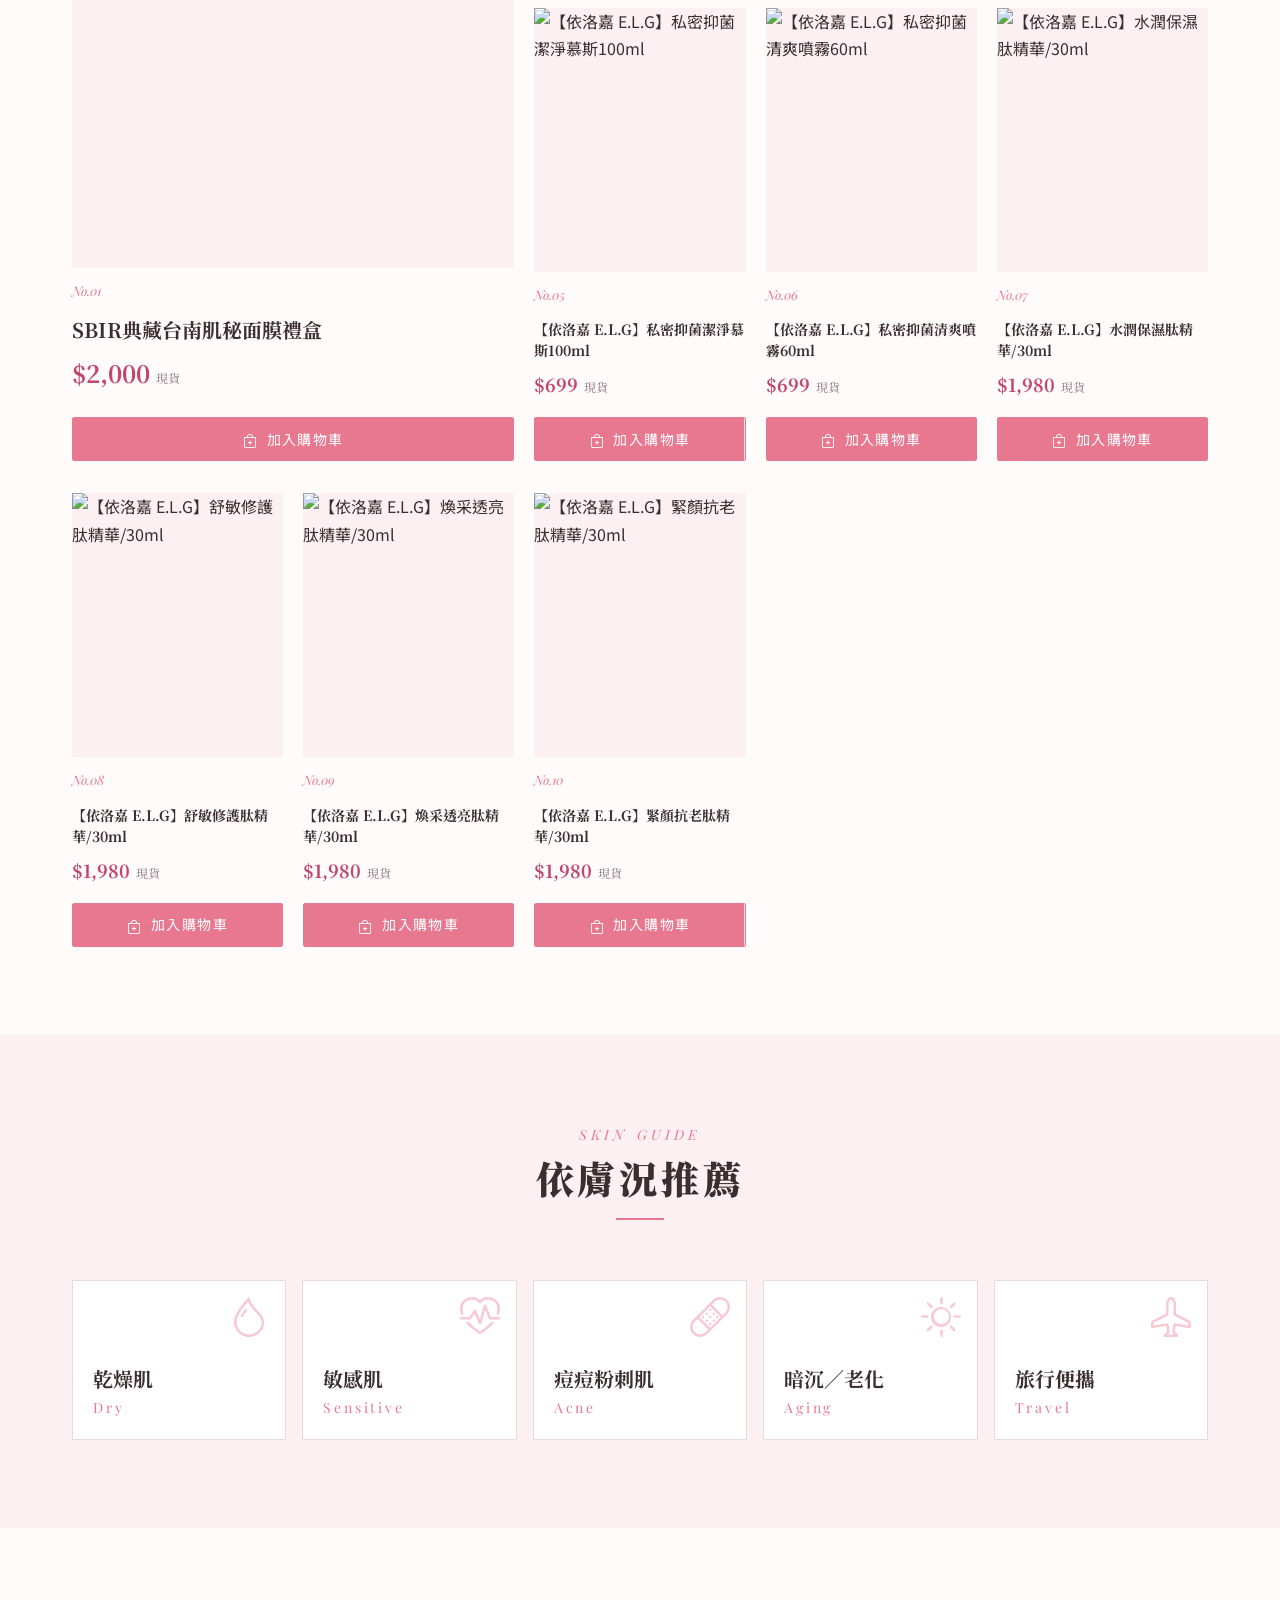
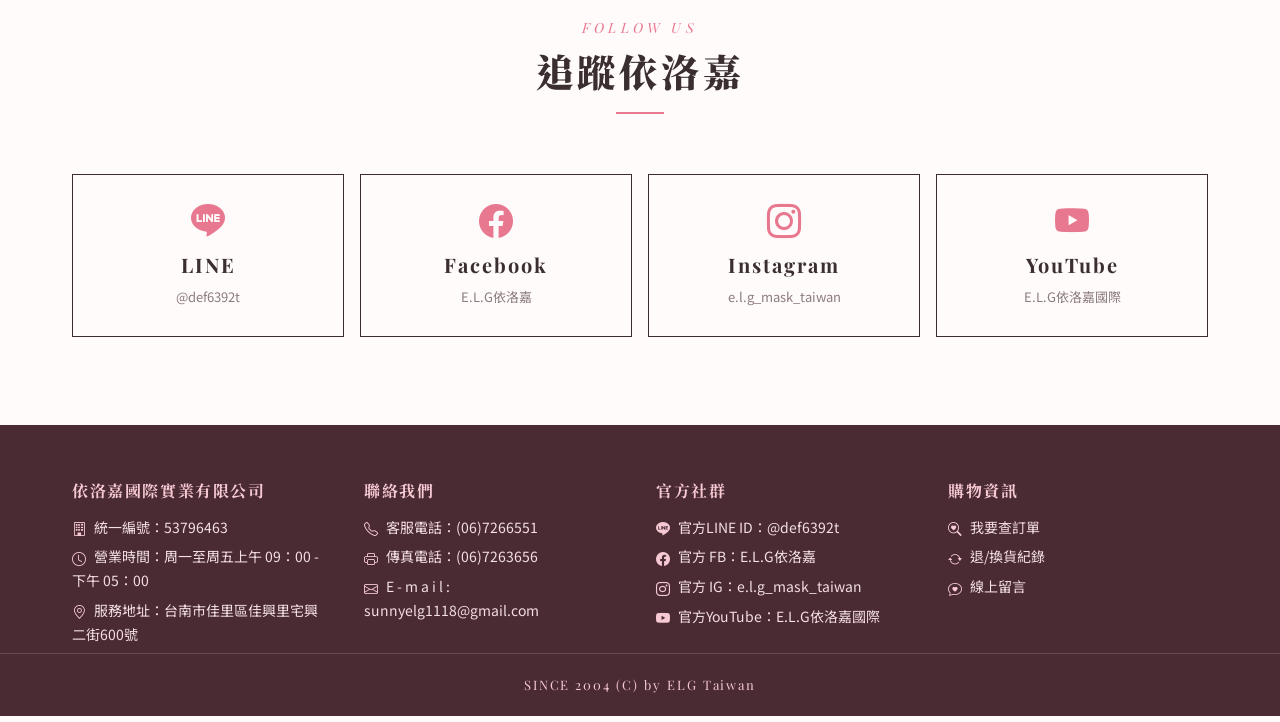
==== commit a14db484: "feat: 加入圖示、互動效果並更換網站 Logo - 導入 Bootstrap Icons，為頂端工具列、主選單、分類、社群、頁尾加上圖示 - 按鈕滑過變色效果、區塊滾動淡入、選單平滑捲動與目前區塊" ====
--- a/index.html
+++ b/index.html
@@ -5,22 +5,25 @@
   <meta name="viewport" content="width=device-width, initial-scale=1">
   <title>依洛嘉面膜保養官方旗艦店｜平價保養品第一品牌</title>
   <meta name="description" content="依洛嘉 E.L.G 官方旗艦店，平價保養品第一品牌。面膜、保養、彩妝、膠囊系列，台灣製造，SINCE 2004。">
+  <script>document.documentElement.classList.add('js');</script>
   <link rel="preconnect" href="https://fonts.googleapis.com">
   <link rel="preconnect" href="https://fonts.gstatic.com" crossorigin>
   <link href="https://fonts.googleapis.com/css2?family=Noto+Sans+TC:wght@300;400;500;700&family=Noto+Serif+TC:wght@500;700;900&family=Playfair+Display:ital,wght@0,500;0,700;1,500&display=swap" rel="stylesheet">
+  <!-- Bootstrap Icons（MIT 授權，免費可商用） -->
+  <link rel="stylesheet" href="https://cdn.jsdelivr.net/npm/bootstrap-icons@1.11.3/font/bootstrap-icons.min.css">
   <link rel="stylesheet" href="css/style.css">
 </head>
-<body>
+<body id="top">
 
   <a class="skip-link" href="#main">跳到主要內容</a>
 
   <!-- 1. 頂端工具列 -->
   <div class="topbar">
     <div class="container topbar__inner">
-      <p class="topbar__promo">會員註冊享好禮・加入官方 LINE 領優惠</p>
+      <p class="topbar__promo"><i class="bi bi-gift" aria-hidden="true"></i> 會員註冊享好禮・加入官方 LINE 領優惠</p>
       <ul class="topbar__links" id="topbarLinks">
         <li class="dropdown">
-          <button class="dropdown__btn" aria-expanded="false">會員中心</button>
+          <button class="dropdown__btn" aria-expanded="false"><i class="bi bi-person-heart" aria-hidden="true"></i> 會員中心</button>
           <ul class="dropdown__menu">
             <li><a href="https://www.elg.com.tw/account">會員中心</a></li>
             <li><a href="https://www.elg.com.tw/account/edit">我的資料</a></li>
@@ -33,17 +36,17 @@
           </ul>
         </li>
         <li class="dropdown">
-          <button class="dropdown__btn" aria-expanded="false">我的訂單</button>
+          <button class="dropdown__btn" aria-expanded="false"><i class="bi bi-receipt" aria-hidden="true"></i> 我的訂單</button>
           <ul class="dropdown__menu">
             <li><a href="https://www.elg.com.tw/account/order/payment">填寫匯款單</a></li>
             <li><a href="https://www.elg.com.tw/order">我的訂單</a></li>
             <li><a href="https://www.elg.com.tw/account/return">退/換貨紀錄</a></li>
           </ul>
         </li>
-        <li><a href="https://www.elg.com.tw/login">登入</a></li>
-        <li><a href="https://www.elg.com.tw/guestorder">我要查訂單</a></li>
+        <li><a href="https://www.elg.com.tw/login"><i class="bi bi-box-arrow-in-right" aria-hidden="true"></i> 登入</a></li>
+        <li><a href="https://www.elg.com.tw/guestorder"><i class="bi bi-search-heart" aria-hidden="true"></i> 我要查訂單</a></li>
         <li class="dropdown">
-          <button class="dropdown__btn" aria-expanded="false">找店長</button>
+          <button class="dropdown__btn" aria-expanded="false"><i class="bi bi-headset" aria-hidden="true"></i> 找店長</button>
           <ul class="dropdown__menu">
             <li><a href="https://www.elg.com.tw/contact">線上留言</a></li>
             <li><a href="mailto:sunnyelg1118@gmail.com">電子郵件</a></li>
@@ -52,7 +55,7 @@
           </ul>
         </li>
         <li class="dropdown">
-          <button class="dropdown__btn" aria-expanded="false" id="currencyBtn">TWD</button>
+          <button class="dropdown__btn" aria-expanded="false"><i class="bi bi-currency-exchange" aria-hidden="true"></i> <span id="currencyBtn">TWD</span></button>
           <ul class="dropdown__menu">
             <li><button type="button" data-currency="TWD">$ TWD</button></li>
             <li><button type="button" data-currency="USD">$ USD</button></li>
@@ -70,21 +73,23 @@
       </button>
 
       <a class="brand" href="index.html" aria-label="依洛嘉面膜保養官方旗艦店 首頁">
-        <span class="brand__en">E.L.G</span>
-        <span class="brand__name">依洛嘉面膜保養官方旗艦店</span>
-        <span class="brand__slogan">平價保養品第一品牌</span>
+        <img class="brand__logo" src="images/logo.png" alt="依洛嘉 E.L.G Logo" width="100" height="100">
+        <span class="brand__text">
+          <span class="brand__name">依洛嘉面膜保養官方旗艦店</span>
+          <span class="brand__slogan">平價保養品第一品牌</span>
+        </span>
       </a>
 
       <form class="search" role="search" action="https://www.elg.com.tw/product/search" method="get" target="_blank">
         <label class="sr-only" for="q">搜尋商品</label>
         <input id="q" name="search" type="search" placeholder="搜尋商品，例如：面膜、肽精華">
         <button type="submit" aria-label="搜尋">
-          <svg viewBox="0 0 24 24" width="20" height="20" fill="none" stroke="currentColor" stroke-width="1.8" stroke-linecap="round"><circle cx="11" cy="11" r="7"/><path d="m20 20-3.5-3.5"/></svg>
+          <i class="bi bi-search" aria-hidden="true"></i>
         </button>
       </form>
 
       <button class="cart-btn" id="cartBtn" aria-label="開啟購物車">
-        <svg viewBox="0 0 24 24" width="24" height="24" fill="none" stroke="currentColor" stroke-width="1.6" stroke-linecap="round" stroke-linejoin="round"><path d="M6 7h12l-1 13H7L6 7Z"/><path d="M9 7a3 3 0 0 1 6 0"/></svg>
+        <i class="bi bi-bag-heart" aria-hidden="true"></i>
         <span class="cart-btn__count" id="cartCount">0</span>
       </button>
     </div>
@@ -92,89 +97,89 @@
     <!-- 3. 主選單 -->
     <nav class="nav" id="mainNav" aria-label="主選單">
       <ul class="nav__list container">
-        <li><a href="index.html">首頁</a></li>
-        <li><a href="https://www.elg.com.tw/newproduct">新品推薦</a></li>
+        <li><a href="#top"><i class="bi bi-house-heart" aria-hidden="true"></i>首頁</a></li>
+        <li><a href="#latest"><i class="bi bi-stars" aria-hidden="true"></i>新品推薦</a></li>
 
         <li class="has-sub nav__mega">
-          <a href="https://www.elg.com.tw/skincare">保養</a>
+          <a href="#categories"><i class="bi bi-droplet-half" aria-hidden="true"></i>保養</a>
           <button class="sub-toggle" aria-label="展開保養子選單" aria-expanded="false"></button>
           <div class="sub sub--mega">
             <div class="sub__col">
-              <a class="sub__title" href="https://www.elg.com.tw/skincare-1">基礎保養</a>
+              <a class="sub__title" href="https://www.elg.com.tw/skincare-1"><i class="bi bi-droplet" aria-hidden="true"></i>基礎保養</a>
               <ul>
-                <li><a href="https://www.elg.com.tw/essence">化妝水 / 精華</a></li>
-                <li><a href="https://www.elg.com.tw/moisturise">乳液 / 面霜</a></li>
-                <li><a href="https://www.elg.com.tw/oil-ance-control">控油 / 抗痘</a></li>
-                <li><a href="https://www.elg.com.tw/eyecare">眼部保養</a></li>
-                <li><a href="https://www.elg.com.tw/cleanser">清潔洗卸</a></li>
-                <li><a href="https://www.elg.com.tw/intimatecare">私密保養</a></li>
+                <li><a href="https://www.elg.com.tw/essence"><i class="bi bi-moisture" aria-hidden="true"></i>化妝水 / 精華</a></li>
+                <li><a href="https://www.elg.com.tw/moisturise"><i class="bi bi-cup-straw" aria-hidden="true"></i>乳液 / 面霜</a></li>
+                <li><a href="https://www.elg.com.tw/oil-ance-control"><i class="bi bi-bandaid" aria-hidden="true"></i>控油 / 抗痘</a></li>
+                <li><a href="https://www.elg.com.tw/eyecare"><i class="bi bi-eye" aria-hidden="true"></i>眼部保養</a></li>
+                <li><a href="https://www.elg.com.tw/cleanser"><i class="bi bi-water" aria-hidden="true"></i>清潔洗卸</a></li>
+                <li><a href="https://www.elg.com.tw/intimatecare"><i class="bi bi-shield-check" aria-hidden="true"></i>私密保養</a></li>
               </ul>
             </div>
             <div class="sub__col">
-              <a class="sub__title" href="https://www.elg.com.tw/mask">面膜系列</a>
+              <a class="sub__title" href="https://www.elg.com.tw/mask"><i class="bi bi-flower1" aria-hidden="true"></i>面膜系列</a>
               <ul>
-                <li><a href="https://www.elg.com.tw/hydratingmask">補水 / 保濕面膜</a></li>
-                <li><a href="https://www.elg.com.tw/repairingmask">修護面膜</a></li>
-                <li><a href="https://www.elg.com.tw/antiagingbrighteningmask">抗老 / 亮白面膜</a></li>
-                <li><a href="https://www.elg.com.tw/eyemask">眼膜</a></li>
-                <li><a href="https://www.elg.com.tw/lipmask">唇膜</a></li>
-                <li><a href="https://www.elg.com.tw/handfootcare">手足保養</a></li>
-                <li><a href="https://www.elg.com.tw/othermask-2">局部保養</a></li>
+                <li><a href="https://www.elg.com.tw/hydratingmask"><i class="bi bi-droplet-fill" aria-hidden="true"></i>補水 / 保濕面膜</a></li>
+                <li><a href="https://www.elg.com.tw/repairingmask"><i class="bi bi-bandaid-fill" aria-hidden="true"></i>修護面膜</a></li>
+                <li><a href="https://www.elg.com.tw/antiagingbrighteningmask"><i class="bi bi-brightness-high" aria-hidden="true"></i>抗老 / 亮白面膜</a></li>
+                <li><a href="https://www.elg.com.tw/eyemask"><i class="bi bi-eye-fill" aria-hidden="true"></i>眼膜</a></li>
+                <li><a href="https://www.elg.com.tw/lipmask"><i class="bi bi-emoji-kiss" aria-hidden="true"></i>唇膜</a></li>
+                <li><a href="https://www.elg.com.tw/handfootcare"><i class="bi bi-hand-thumbs-up" aria-hidden="true"></i>手足保養</a></li>
+                <li><a href="https://www.elg.com.tw/othermask-2"><i class="bi bi-bullseye" aria-hidden="true"></i>局部保養</a></li>
               </ul>
             </div>
           </div>
         </li>
 
         <li class="has-sub">
-          <a href="https://www.elg.com.tw/makeup">彩妝</a>
+          <a href="#categories"><i class="bi bi-palette2" aria-hidden="true"></i>彩妝</a>
           <button class="sub-toggle" aria-label="展開彩妝子選單" aria-expanded="false"></button>
           <ul class="sub">
-            <li><a href="https://www.elg.com.tw/face">臉部彩妝</a></li>
-            <li><a href="https://www.elg.com.tw/eye">眼妝</a></li>
-            <li><a href="https://www.elg.com.tw/lip">唇妝</a></li>
-            <li><a href="https://www.elg.com.tw/settingmakeup">定妝 / 修容</a></li>
-          </ul>
-        </li>
-
-        <li class="has-sub">
-          <a href="https://www.elg.com.tw/capsuleseries">膠囊系列</a>
+            <li><a href="https://www.elg.com.tw/face"><i class="bi bi-emoji-smile" aria-hidden="true"></i>臉部彩妝</a></li>
+            <li><a href="https://www.elg.com.tw/eye"><i class="bi bi-eye" aria-hidden="true"></i>眼妝</a></li>
+            <li><a href="https://www.elg.com.tw/lip"><i class="bi bi-heart-fill" aria-hidden="true"></i>唇妝</a></li>
+            <li><a href="https://www.elg.com.tw/settingmakeup"><i class="bi bi-brush" aria-hidden="true"></i>定妝 / 修容</a></li>
+          </ul>
+        </li>
+
+        <li class="has-sub">
+          <a href="#categories"><i class="bi bi-capsule-pill" aria-hidden="true"></i>膠囊系列</a>
           <button class="sub-toggle" aria-label="展開膠囊系列子選單" aria-expanded="false"></button>
           <ul class="sub">
-            <li><a href="https://www.elg.com.tw/capsules">保養膠囊</a></li>
-            <li><a href="https://www.elg.com.tw/timecapsules">時空膠囊</a></li>
-            <li><a href="https://www.elg.com.tw/haircapsules">護髮膠囊</a></li>
-          </ul>
-        </li>
-
-        <li class="has-sub">
-          <a href="https://www.elg.com.tw/fragranceessentialoil">香氛 &amp; 放鬆保養</a>
+            <li><a href="https://www.elg.com.tw/capsules"><i class="bi bi-capsule" aria-hidden="true"></i>保養膠囊</a></li>
+            <li><a href="https://www.elg.com.tw/timecapsules"><i class="bi bi-hourglass-split" aria-hidden="true"></i>時空膠囊</a></li>
+            <li><a href="https://www.elg.com.tw/haircapsules"><i class="bi bi-scissors" aria-hidden="true"></i>護髮膠囊</a></li>
+          </ul>
+        </li>
+
+        <li class="has-sub">
+          <a href="#categories"><i class="bi bi-cloud-haze2" aria-hidden="true"></i>香氛 &amp; 放鬆保養</a>
           <button class="sub-toggle" aria-label="展開香氛子選單" aria-expanded="false"></button>
           <ul class="sub">
-            <li><a href="https://www.elg.com.tw/essentialoil">精油</a></li>
-            <li><a href="https://www.elg.com.tw/fragrance">香水</a></li>
-            <li><a href="https://www.elg.com.tw/eysspa">SPA蒸氣眼罩</a></li>
-          </ul>
-        </li>
-
-        <li class="has-sub">
-          <a href="https://www.elg.com.tw/eventpackage">套裝/活動組合</a>
+            <li><a href="https://www.elg.com.tw/essentialoil"><i class="bi bi-droplet-half" aria-hidden="true"></i>精油</a></li>
+            <li><a href="https://www.elg.com.tw/fragrance"><i class="bi bi-flower3" aria-hidden="true"></i>香水</a></li>
+            <li><a href="https://www.elg.com.tw/eysspa"><i class="bi bi-moon-stars" aria-hidden="true"></i>SPA蒸氣眼罩</a></li>
+          </ul>
+        </li>
+
+        <li class="has-sub">
+          <a href="#categories"><i class="bi bi-gift" aria-hidden="true"></i>套裝/活動組合</a>
           <button class="sub-toggle" aria-label="展開套裝子選單" aria-expanded="false"></button>
           <ul class="sub">
-            <li><a href="https://www.elg.com.tw/limitededitionset">限定組合</a></li>
-            <li><a href="https://www.elg.com.tw/giftbox">禮盒／節日限定</a></li>
-            <li><a href="https://www.elg.com.tw/product/category&amp;path=316_318">促銷／新品推薦</a></li>
-          </ul>
-        </li>
-
-        <li class="has-sub">
-          <a href="https://www.elg.com.tw/pushlist">推薦清單</a>
+            <li><a href="https://www.elg.com.tw/limitededitionset"><i class="bi bi-award" aria-hidden="true"></i>限定組合</a></li>
+            <li><a href="https://www.elg.com.tw/giftbox"><i class="bi bi-gift-fill" aria-hidden="true"></i>禮盒／節日限定</a></li>
+            <li><a href="https://www.elg.com.tw/product/category&amp;path=316_318"><i class="bi bi-tags" aria-hidden="true"></i>促銷／新品推薦</a></li>
+          </ul>
+        </li>
+
+        <li class="has-sub">
+          <a href="#skin"><i class="bi bi-hearts" aria-hidden="true"></i>推薦清單</a>
           <button class="sub-toggle" aria-label="展開推薦清單子選單" aria-expanded="false"></button>
           <ul class="sub">
-            <li><a href="https://www.elg.com.tw/drynessskin">乾燥肌</a></li>
-            <li><a href="https://www.elg.com.tw/sensitiveskin">敏感肌</a></li>
-            <li><a href="https://www.elg.com.tw/acnepimpleskin">痘痘粉刺肌</a></li>
-            <li><a href="https://www.elg.com.tw/ageing">暗沉／老化</a></li>
-            <li><a href="https://www.elg.com.tw/travel">旅行便攜</a></li>
+            <li><a href="https://www.elg.com.tw/drynessskin"><i class="bi bi-droplet" aria-hidden="true"></i>乾燥肌</a></li>
+            <li><a href="https://www.elg.com.tw/sensitiveskin"><i class="bi bi-heart-pulse" aria-hidden="true"></i>敏感肌</a></li>
+            <li><a href="https://www.elg.com.tw/acnepimpleskin"><i class="bi bi-bandaid" aria-hidden="true"></i>痘痘粉刺肌</a></li>
+            <li><a href="https://www.elg.com.tw/ageing"><i class="bi bi-sun" aria-hidden="true"></i>暗沉／老化</a></li>
+            <li><a href="https://www.elg.com.tw/travel"><i class="bi bi-airplane" aria-hidden="true"></i>旅行便攜</a></li>
           </ul>
         </li>
       </ul>
@@ -209,20 +214,20 @@
     </section>
 
     <!-- 6. 分類快捷 -->
-    <section class="container quick" aria-label="商品分類">
+    <section class="container quick" id="categories" aria-label="商品分類">
       <ul class="quick__list">
-        <li><a href="https://www.elg.com.tw/newproduct"><span>01</span>新品推薦</a></li>
-        <li><a href="https://www.elg.com.tw/skincare-1"><span>02</span>基礎保養</a></li>
-        <li><a href="https://www.elg.com.tw/mask"><span>03</span>面膜系列</a></li>
-        <li><a href="https://www.elg.com.tw/makeup"><span>04</span>彩妝</a></li>
-        <li><a href="https://www.elg.com.tw/capsuleseries"><span>05</span>膠囊系列</a></li>
-        <li><a href="https://www.elg.com.tw/fragranceessentialoil"><span>06</span>香氛</a></li>
-        <li><a href="https://www.elg.com.tw/giftbox"><span>07</span>禮盒組合</a></li>
+        <li><a href="https://www.elg.com.tw/newproduct"><i class="bi bi-stars" aria-hidden="true"></i>新品推薦</a></li>
+        <li><a href="https://www.elg.com.tw/skincare-1"><i class="bi bi-droplet-half" aria-hidden="true"></i>基礎保養</a></li>
+        <li><a href="https://www.elg.com.tw/mask"><i class="bi bi-flower1" aria-hidden="true"></i>面膜系列</a></li>
+        <li><a href="https://www.elg.com.tw/makeup"><i class="bi bi-palette2" aria-hidden="true"></i>彩妝</a></li>
+        <li><a href="https://www.elg.com.tw/capsuleseries"><i class="bi bi-capsule-pill" aria-hidden="true"></i>膠囊系列</a></li>
+        <li><a href="https://www.elg.com.tw/fragranceessentialoil"><i class="bi bi-cloud-haze2" aria-hidden="true"></i>香氛</a></li>
+        <li><a href="https://www.elg.com.tw/giftbox"><i class="bi bi-gift" aria-hidden="true"></i>禮盒組合</a></li>
       </ul>
     </section>
 
     <!-- 7. 最新商品 -->
-    <section class="container section" aria-labelledby="latestTitle">
+    <section class="container section" id="latest" aria-labelledby="latestTitle">
       <header class="section__head">
         <p class="section__eyebrow">NEW ARRIVALS</p>
         <h2 id="latestTitle">最新商品</h2>
@@ -232,33 +237,33 @@
     </section>
 
     <!-- 8. 依膚況推薦 -->
-    <section class="skin" aria-labelledby="skinTitle">
+    <section class="skin" id="skin" aria-labelledby="skinTitle">
       <div class="container section">
         <header class="section__head">
           <p class="section__eyebrow">SKIN GUIDE</p>
           <h2 id="skinTitle">依膚況推薦</h2>
         </header>
         <ul class="skin__list">
-          <li><a href="https://www.elg.com.tw/drynessskin"><b>乾燥肌</b><i>Dry</i></a></li>
-          <li><a href="https://www.elg.com.tw/sensitiveskin"><b>敏感肌</b><i>Sensitive</i></a></li>
-          <li><a href="https://www.elg.com.tw/acnepimpleskin"><b>痘痘粉刺肌</b><i>Acne</i></a></li>
-          <li><a href="https://www.elg.com.tw/ageing"><b>暗沉／老化</b><i>Aging</i></a></li>
-          <li><a href="https://www.elg.com.tw/travel"><b>旅行便攜</b><i>Travel</i></a></li>
+          <li><a href="https://www.elg.com.tw/drynessskin"><em class="bi bi-droplet" aria-hidden="true"></em><b>乾燥肌</b><i>Dry</i></a></li>
+          <li><a href="https://www.elg.com.tw/sensitiveskin"><em class="bi bi-heart-pulse" aria-hidden="true"></em><b>敏感肌</b><i>Sensitive</i></a></li>
+          <li><a href="https://www.elg.com.tw/acnepimpleskin"><em class="bi bi-bandaid" aria-hidden="true"></em><b>痘痘粉刺肌</b><i>Acne</i></a></li>
+          <li><a href="https://www.elg.com.tw/ageing"><em class="bi bi-sun" aria-hidden="true"></em><b>暗沉／老化</b><i>Aging</i></a></li>
+          <li><a href="https://www.elg.com.tw/travel"><em class="bi bi-airplane" aria-hidden="true"></em><b>旅行便攜</b><i>Travel</i></a></li>
         </ul>
       </div>
     </section>
 
     <!-- 9. 社群連結 -->
-    <section class="container section social" aria-labelledby="socialTitle">
+    <section class="container section social" id="social" aria-labelledby="socialTitle">
       <header class="section__head">
         <p class="section__eyebrow">FOLLOW US</p>
         <h2 id="socialTitle">追蹤依洛嘉</h2>
       </header>
       <ul class="social__list">
-        <li><a href="https://line.me/R/ti/p/%40def6392t" target="_blank" rel="noopener"><b>LINE</b><span>@def6392t</span></a></li>
-        <li><a href="https://www.facebook.com/elgshop" target="_blank" rel="noopener"><b>Facebook</b><span>E.L.G依洛嘉</span></a></li>
-        <li><a href="https://www.instagram.com/e.l.g_mask_taiwan/" target="_blank" rel="noopener"><b>Instagram</b><span>e.l.g_mask_taiwan</span></a></li>
-        <li><a href="https://www.youtube.com/results?search_query=E.L.G%E4%BE%9D%E6%B4%9B%E5%98%89%E5%9C%8B%E9%9A%9B" target="_blank" rel="noopener"><b>YouTube</b><span>E.L.G依洛嘉國際</span></a></li>
+        <li><a href="https://line.me/R/ti/p/%40def6392t" target="_blank" rel="noopener"><em class="bi bi-line" aria-hidden="true"></em><b>LINE</b><span>@def6392t</span></a></li>
+        <li><a href="https://www.facebook.com/elgshop" target="_blank" rel="noopener"><em class="bi bi-facebook" aria-hidden="true"></em><b>Facebook</b><span>E.L.G依洛嘉</span></a></li>
+        <li><a href="https://www.instagram.com/e.l.g_mask_taiwan/" target="_blank" rel="noopener"><em class="bi bi-instagram" aria-hidden="true"></em><b>Instagram</b><span>e.l.g_mask_taiwan</span></a></li>
+        <li><a href="https://www.youtube.com/results?search_query=E.L.G%E4%BE%9D%E6%B4%9B%E5%98%89%E5%9C%8B%E9%9A%9B" target="_blank" rel="noopener"><em class="bi bi-youtube" aria-hidden="true"></em><b>YouTube</b><span>E.L.G依洛嘉國際</span></a></li>
       </ul>
     </section>
   </main>
@@ -268,28 +273,28 @@
     <div class="container footer__grid">
       <div>
         <h3>依洛嘉國際實業有限公司</h3>
-        <p>統一編號：53796463</p>
-        <p>營業時間：周一至周五上午 09：00 -下午 05：00</p>
-        <p>服務地址：台南市佳里區佳興里宅興二街600號</p>
+        <p><i class="bi bi-building" aria-hidden="true"></i>統一編號：53796463</p>
+        <p><i class="bi bi-clock" aria-hidden="true"></i>營業時間：周一至周五上午 09：00 -下午 05：00</p>
+        <p><i class="bi bi-geo-alt" aria-hidden="true"></i>服務地址：台南市佳里區佳興里宅興二街600號</p>
       </div>
       <div>
         <h3>聯絡我們</h3>
-        <p>客服電話：<a href="tel:+88667266551">(06)7266551</a></p>
-        <p>傳真電話：(06)7263656</p>
-        <p>E - m a i l : <a href="mailto:sunnyelg1118@gmail.com">sunnyelg1118@gmail.com</a></p>
+        <p><i class="bi bi-telephone" aria-hidden="true"></i>客服電話：<a href="tel:+88667266551">(06)7266551</a></p>
+        <p><i class="bi bi-printer" aria-hidden="true"></i>傳真電話：(06)7263656</p>
+        <p><i class="bi bi-envelope" aria-hidden="true"></i>E - m a i l : <a href="mailto:sunnyelg1118@gmail.com">sunnyelg1118@gmail.com</a></p>
       </div>
       <div>
         <h3>官方社群</h3>
-        <p>官方LINE ID：@def6392t</p>
-        <p>官方 FB：E.L.G依洛嘉</p>
-        <p>官方 IG：e.l.g_mask_taiwan</p>
-        <p>官方YouTube：E.L.G依洛嘉國際</p>
+        <p><i class="bi bi-line" aria-hidden="true"></i>官方LINE ID：@def6392t</p>
+        <p><i class="bi bi-facebook" aria-hidden="true"></i>官方 FB：E.L.G依洛嘉</p>
+        <p><i class="bi bi-instagram" aria-hidden="true"></i>官方 IG：e.l.g_mask_taiwan</p>
+        <p><i class="bi bi-youtube" aria-hidden="true"></i>官方YouTube：E.L.G依洛嘉國際</p>
       </div>
       <div>
         <h3>購物資訊</h3>
-        <p><a href="https://www.elg.com.tw/guestorder">我要查訂單</a></p>
-        <p><a href="https://www.elg.com.tw/account/return">退/換貨紀錄</a></p>
-        <p><a href="https://www.elg.com.tw/contact">線上留言</a></p>
+        <p><i class="bi bi-search-heart" aria-hidden="true"></i><a href="https://www.elg.com.tw/guestorder">我要查訂單</a></p>
+        <p><i class="bi bi-arrow-repeat" aria-hidden="true"></i><a href="https://www.elg.com.tw/account/return">退/換貨紀錄</a></p>
+        <p><i class="bi bi-chat-heart" aria-hidden="true"></i><a href="https://www.elg.com.tw/contact">線上留言</a></p>
       </div>
     </div>
     <p class="footer__copy">SINCE 2004 (C) by ELG Taiwan</p>
@@ -297,17 +302,17 @@
 
   <!-- 浮動按鈕 -->
   <div class="float">
-    <a class="float__btn" href="https://line.naver.jp/ti/p/~@def6392t" target="_blank" rel="noopener" aria-label="LINE 客服">LINE</a>
-    <a class="float__btn" href="https://www.messenger.com/t/elgshop" target="_blank" rel="noopener" aria-label="Facebook 訊息">FB</a>
-    <button class="float__btn" id="toTop" aria-label="回到頂端">↑</button>
+    <a class="float__btn" href="https://line.naver.jp/ti/p/~@def6392t" target="_blank" rel="noopener" aria-label="LINE 客服"><i class="bi bi-line" aria-hidden="true"></i></a>
+    <a class="float__btn" href="https://www.messenger.com/t/elgshop" target="_blank" rel="noopener" aria-label="Facebook 訊息"><i class="bi bi-messenger" aria-hidden="true"></i></a>
+    <button class="float__btn" id="toTop" aria-label="回到頂端"><i class="bi bi-arrow-up" aria-hidden="true"></i></button>
   </div>
 
   <!-- 購物車抽屜 -->
   <div class="overlay" id="overlay" hidden></div>
   <aside class="drawer" id="drawer" aria-label="購物車" aria-hidden="true">
     <div class="drawer__head">
-      <h2>購物車</h2>
-      <button id="drawerClose" aria-label="關閉購物車">✕</button>
+      <h2><i class="bi bi-bag-heart" aria-hidden="true"></i> 購物車</h2>
+      <button id="drawerClose" aria-label="關閉購物車"><i class="bi bi-x-lg" aria-hidden="true"></i></button>
     </div>
     <ul class="drawer__list" id="cartList"></ul>
     <div class="drawer__foot">
--- a/css/style.css
+++ b/css/style.css
@@ -75,8 +75,10 @@
 /* ===== 2. 頁首 ===== */
 .header { background: var(--paper); position: sticky; top: 0; z-index: 50; border-bottom: 1px solid var(--line); }
 .header__inner { display: flex; align-items: center; gap: 24px; padding-block: 14px; }
-.brand { display: flex; flex-direction: column; line-height: 1.25; flex-shrink: 0; }
-.brand__en { font-family: var(--font-en); font-style: italic; font-size: 28px; font-weight: 700; color: var(--pink-500); letter-spacing: .08em; }
+.brand { display: flex; align-items: center; gap: 12px; line-height: 1.25; flex-shrink: 0; }
+.brand__logo { width: 64px; height: 64px; object-fit: contain; transition: transform .4s ease; }
+.brand:hover .brand__logo { transform: scale(1.06) rotate(-3deg); }
+.brand__text { display: flex; flex-direction: column; }
 .brand__name { font-family: var(--font-serif); font-weight: 700; font-size: 15px; }
 .brand__slogan { font-size: 12px; color: var(--muted); letter-spacing: .25em; }
 
@@ -152,7 +154,6 @@
 .quick__list { display: grid; grid-template-columns: repeat(7, 1fr); border: 1px solid var(--line); }
 .quick__list li + li { border-left: 1px solid var(--line); }
 .quick__list a { display: flex; flex-direction: column; align-items: center; gap: 2px; padding: 18px 6px; font-family: var(--font-serif); font-weight: 500; text-align: center; transition: background .2s; }
-.quick__list span { font-family: var(--font-en); font-style: italic; font-size: 13px; color: var(--pink-500); }
 .quick__list a:hover { background: var(--pink-100); color: var(--berry); }
 
 /* ===== 區塊標題（雜誌風） ===== */
@@ -246,6 +247,108 @@
 }
 .toast.is-show { opacity: 1; transform: translate(-50%, 0); }
 
+/* ===== 互動效果 ===== */
+
+/* 錨點捲動：預留固定頁首高度（--header-h 由 JS 量測） */
+[id] { scroll-margin-top: calc(var(--header-h, 120px) + 12px); }
+
+/* 按鈕：漸層色塊由左掃過 + 光澤閃過 */
+.btn--primary {
+  position: relative; overflow: hidden; isolation: isolate;
+  background: linear-gradient(110deg, var(--berry) 0 50%, var(--pink-500) 50% 100%) right / 220% 100%;
+  transition: background-position .5s ease, box-shadow .3s, transform .2s;
+}
+.btn--primary::after {
+  content: ""; position: absolute; top: 0; left: -80%; width: 50%; height: 100%; z-index: -1;
+  background: linear-gradient(100deg, transparent, rgba(255,255,255,.55), transparent);
+  transform: skewX(-20deg);
+}
+.btn--primary:hover { background-position: left; box-shadow: 0 8px 18px rgba(194,69,106,.35); transform: translateY(-2px); }
+.btn--primary:hover::after { left: 130%; transition: left .7s ease; }
+.btn--primary:active { transform: translateY(0); box-shadow: none; }
+
+/* 圓形按鈕：變色 + 放大 */
+.float__btn, .hero__arrow, .cart-btn, .search button, .drawer__head button, .ci__qty button {
+  transition: background-color .25s, color .25s, transform .25s, box-shadow .25s;
+}
+.float__btn:hover { transform: translateY(-3px) scale(1.08); box-shadow: 0 8px 18px rgba(194,69,106,.45); }
+.hero__arrow:hover { background: var(--pink-500); color: #fff; transform: translateY(-50%) scale(1.1); }
+.ci__qty button:hover { background: var(--pink-100); color: var(--berry); }
+.search button:hover { color: var(--berry); transform: scale(1.15); }
+.btn-link:hover, .section__more:hover { color: var(--berry); }
+
+/* 卡片式連結：由下往上填色 */
+.quick__list a, .skin__list a, .social__list a { position: relative; overflow: hidden; z-index: 0; }
+.quick__list a::before, .skin__list a::before, .social__list a::before {
+  content: ""; position: absolute; inset: 0; z-index: -1; transform: translateY(101%); transition: transform .45s ease;
+}
+.quick__list a::before { background: var(--pink-100); }
+.skin__list a::before { background: linear-gradient(160deg, var(--pink-100), var(--pink-300)); }
+.social__list a::before { background: linear-gradient(135deg, var(--pink-500), var(--berry)); }
+.quick__list a:hover::before, .skin__list a:hover::before, .social__list a:hover::before { transform: none; }
+.social__list a:hover { background: transparent; }
+.quick__list a:hover { background: transparent; }
+
+/* 主選單項目：底線由中間展開 */
+.nav__list > li > a::after { transform-origin: center; }
+
+/* 滾動淡入：進入畫面時由下往上慢慢浮現（無 JS 時維持可見） */
+.js .reveal {
+  opacity: 0; transform: translateY(36px);
+  transition: opacity 1.1s ease, transform 1.1s cubic-bezier(.22,.61,.36,1);
+  transition-delay: var(--d, 0s);
+}
+.js .reveal.is-visible { opacity: 1; transform: none; }
+.js .reveal--left { transform: translateX(-36px); }
+.js .reveal--right { transform: translateX(36px); }
+.js .reveal--zoom { transform: scale(.94); }
+.js .reveal--left.is-visible, .js .reveal--right.is-visible, .js .reveal--zoom.is-visible { transform: none; }
+
+/* 目前所在區塊的選單高亮 */
+.nav__list > li > a.is-current { color: var(--berry); }
+.nav__list > li > a.is-current::after { transform: scaleX(1); }
+
+/* ===== 圖示（Bootstrap Icons） ===== */
+.bi { line-height: 1; vertical-align: -0.12em; }
+.topbar .bi { color: var(--pink-500); margin-right: 2px; }
+.search button .bi { font-size: 18px; }
+.cart-btn .bi { font-size: 26px; }
+.cart-btn:hover .bi { color: var(--berry); }
+.btn .bi { margin-right: 4px; }
+
+/* 主選單圖示 */
+.nav .bi { margin-right: 6px; color: var(--pink-500); font-size: 1.05em; transition: color .2s, transform .25s; }
+.nav__list > li > a .bi { margin-right: 5px; }
+.nav__list > li:hover > a .bi { color: var(--berry); transform: translateY(-1px) scale(1.15); }
+.sub li a .bi { display: inline-block; width: 1.5em; margin-right: 4px; text-align: center; }
+.sub li a:hover .bi { color: var(--berry); transform: scale(1.15); }
+.sub__title .bi { color: var(--berry); }
+
+/* 分類快捷：圓形圖示 */
+.quick__list .bi { display: grid; place-items: center; width: 48px; height: 48px; margin-bottom: 6px; border-radius: 50%; background: var(--pink-100); color: var(--pink-500); font-size: 22px; font-style: normal; transition: background .2s, color .2s, transform .25s; }
+.quick__list a:hover .bi { background: var(--pink-500); color: #fff; transform: translateY(-3px); }
+
+/* 依膚況：右上角大圖示 */
+.skin__list a { position: relative; overflow: hidden; }
+.skin__list em { position: absolute; top: 14px; right: 16px; font-size: 40px; font-style: normal; color: var(--pink-300); transition: color .25s, transform .3s; }
+.skin__list a:hover em { color: var(--pink-500); transform: scale(1.12) rotate(-6deg); }
+.skin__list i { font-style: normal; }
+
+/* 社群：大圖示 */
+.social__list em { font-size: 34px; font-style: normal; color: var(--pink-500); margin-bottom: 6px; transition: color .25s; }
+.social__list a:hover em { color: #fff; }
+
+/* 頁尾：資訊列圖示 */
+.footer p .bi { display: inline-block; width: 1.6em; color: var(--pink-300); }
+
+/* 浮動按鈕、購物車抽屜 */
+.float__btn .bi { font-size: 22px; }
+.drawer__head h2 .bi { color: var(--pink-500); }
+.drawer__head button { font-size: 20px; padding: 6px; }
+.drawer__head button:hover { color: var(--berry); }
+.drawer__empty .bi { font-size: 40px; color: var(--pink-300); }
+.ci__del:hover { color: var(--berry); }
+
 /* ===== RWD：平板（< 1024px） ===== */
 @media (max-width: 1023px) {
   .products { grid-template-columns: repeat(3, 1fr); }
@@ -269,8 +372,8 @@
 
   .header__inner { gap: 8px; flex-wrap: wrap; padding-block: 10px; }
   .nav-toggle { display: flex; order: 0; }
-  .brand { order: 1; flex: 1; align-items: center; }
-  .brand__en { font-size: 22px; }
+  .brand { order: 1; flex: 1; justify-content: center; gap: 8px; }
+  .brand__logo { width: 44px; height: 44px; }
   .brand__name { font-size: 12px; }
   .brand__slogan { font-size: 10px; letter-spacing: .15em; }
   .cart-btn { order: 2; }
@@ -305,6 +408,7 @@
   .quick__list li { border-left: 0 !important; }
   .quick__list li:nth-child(even) { border-left: 1px solid var(--line) !important; }
   .quick__list li:nth-child(n+3) { border-top: 1px solid var(--line); }
+  .quick__list li:last-child { grid-column: span 2; border-left: 0 !important; }
 
   .section__more { position: static; display: inline-block; margin-top: 12px; }
   .products { grid-template-columns: repeat(2, 1fr); gap: 24px 12px; }
